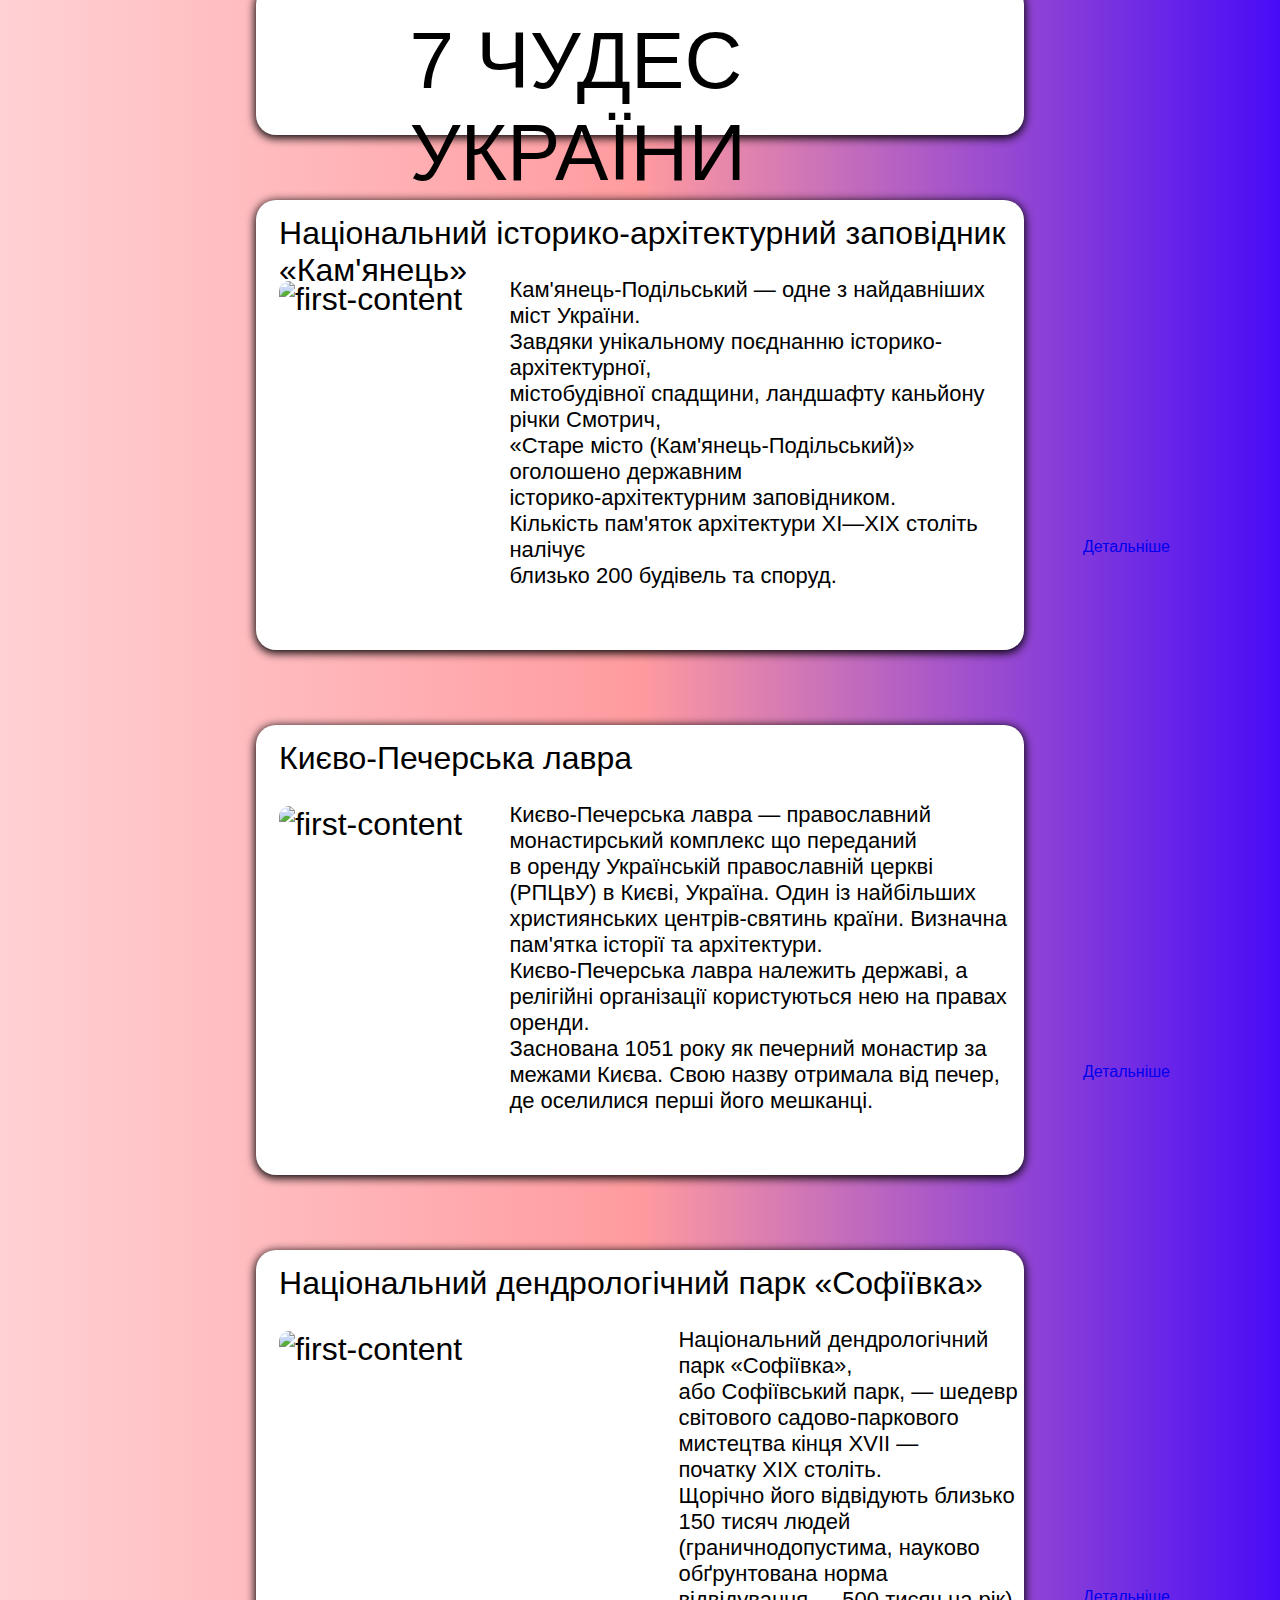
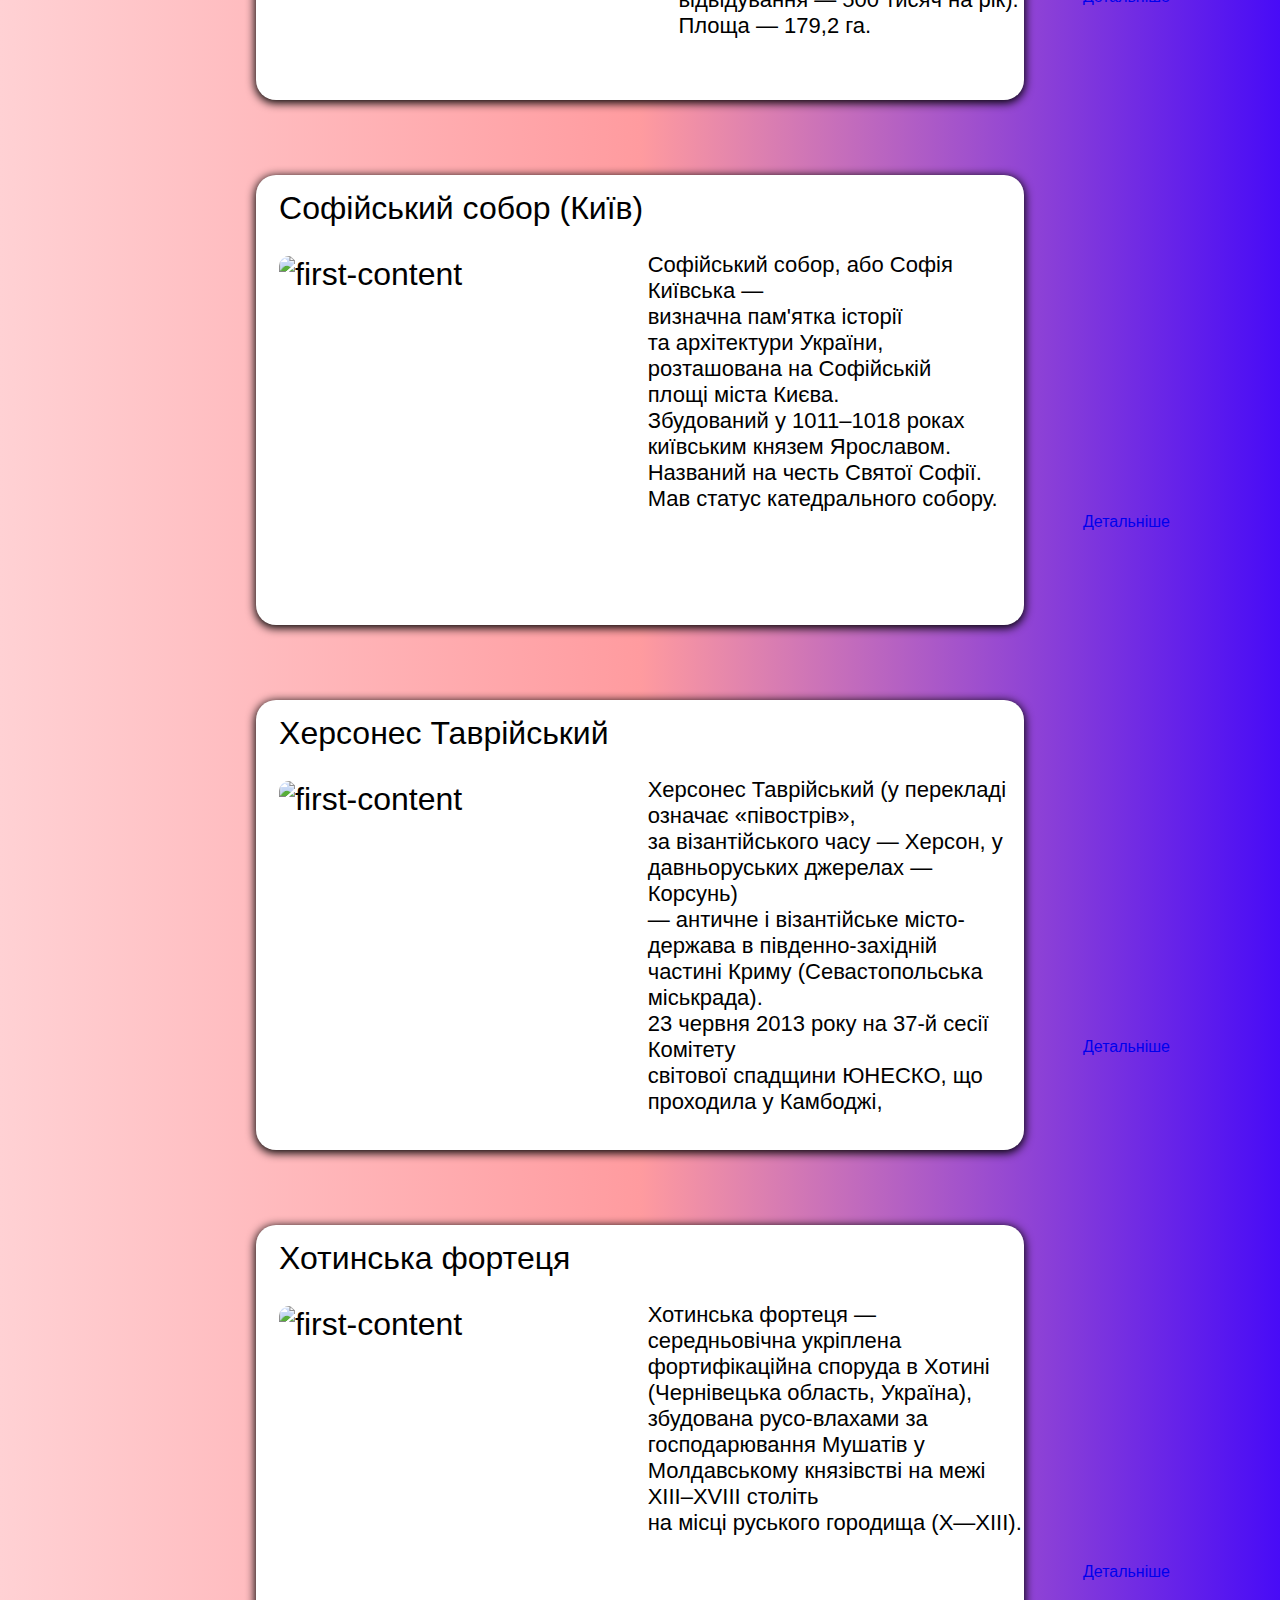
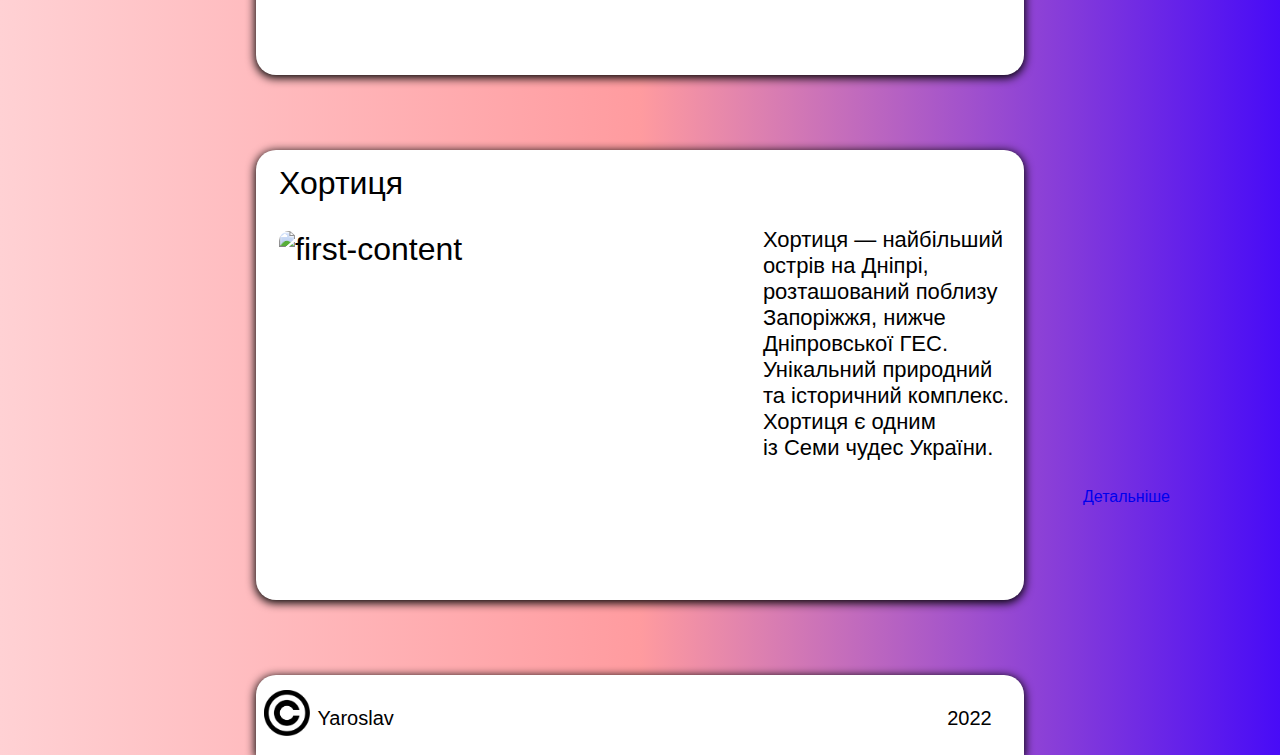
==== 7 Wonders of the World/index.html @ c0ea93fb "Add files via upload" ====
<!DOCTYPE html>
<html lang="ua">
<head>
    <meta charset="UTF-8">
    <meta http-equiv="X-UA-Compatible" content="IE=edge">
    <meta name="viewport" content="width=device-width, initial-scale=1.0">

    <link rel="icon" type="image/png" sizes="32x32" href="data/icon/favicon-32x32.png">
    <link rel="icon" type="image/png" sizes="96x96" href="data/icon/favicon-96x96.png">
    <link rel="icon" type="image/png" sizes="16x16" href="data/icon/favicon-16x16.png">
    <link rel="manifest" href="data/icon/manifest.json">
    <meta name="msapplication-TileColor" content="#ffffff">
    <meta name="msapplication-TileImage" content="data/ms-icon-144x144.png">
    <meta name="theme-color" content="#ffffff">

    <link rel="stylesheet" href="data/style.css">

    <title>7 Wonders of the Ukraine</title>
</head>
<body>
    <div class="title"></div>
    <div class="first-content">
        <div style="margin-left: 3%; margin-top: 2%;">Національний історико-архітектурний заповідник «Кам'янець»</div>
        <img class="first-content first-anim" src="https://upload.wikimedia.org/wikipedia/commons/thumb/c/cf/House_of_Russian_City_Council_%28Kamianets-Podilskyi_city%291.JPG/375px-House_of_Russian_City_Council_%28Kamianets-Podilskyi_city%291.JPG" alt="first-content">
        <div style="margin-left: 33%; margin-top: 10%; font-size: 22px;">Кам'янець-Подільський — одне з найдавніших міст України. 
            <br>Завдяки унікальному поєднанню історико-архітектурної, <br>містобудівної спадщини, ландшафту каньйону річки Смотрич, 
            <br>«Старе місто (Кам'янець-Подільський)» оголошено державним <br>історико-архітектурним заповідником. 
            <br>Кількість пам'яток архітектури XI—XIX століть налічує <br>близько 200 будівель та споруд.</div>
        <div style="text-indent: 950%; margin-top: 44%; font-size: medium;"><a target="_blank" href="https://uk.wikipedia.org/wiki/%D0%9D%D0%B0%D1%86%D1%96%D0%BE%D0%BD%D0%B0%D0%BB%D1%8C%D0%BD%D0%B8%D0%B9_%D1%96%D1%81%D1%82%D0%BE%D1%80%D0%B8%D0%BA%D0%BE-%D0%B0%D1%80%D1%85%D1%96%D1%82%D0%B5%D0%BA%D1%82%D1%83%D1%80%D0%BD%D0%B8%D0%B9_%D0%B7%D0%B0%D0%BF%D0%BE%D0%B2%D1%96%D0%B4%D0%BD%D0%B8%D0%BA_%C2%AB%D0%9A%D0%B0%D0%BC%27%D1%8F%D0%BD%D0%B5%D1%86%D1%8C%C2%BB">Детальніше</a></div>
    </div>

    <div class="second-content">
        <div style="margin-left: 3%; margin-top: 2%;">Києво-Печерська лавра</div>
        <img class="first-content second-anim" src="https://upload.wikimedia.org/wikipedia/commons/thumb/0/0d/Dormition_Cathedral_2018_G1.jpg/300px-Dormition_Cathedral_2018_G1.jpg" alt="first-content">
        <div style="margin-left: 33%; margin-top: 10%; font-size: 22px;">Києво-Печерська лавра — православний монастирський комплекс що переданий 
            <br>в оренду Українській православній церкві (РПЦвУ) в Києві, Україна. Один із найбільших християнських центрів-святинь країни. Визначна пам'ятка історії та архітектури.
            <br>Києво-Печерська лавра належить державі, а релігійні організації користуються нею на правах оренди.
            <br>Заснована 1051 року як печерний монастир за межами Києва. Свою назву отримала від печер, де оселилися перші його мешканці.
            </div>
        <div style="text-indent: 950%; margin-top: 44%; font-size: medium;"><a target="_blank" href="https://uk.wikipedia.org/wiki/%D0%9A%D0%B8%D1%94%D0%B2%D0%BE-%D0%9F%D0%B5%D1%87%D0%B5%D1%80%D1%81%D1%8C%D0%BA%D0%B0_%D0%BB%D0%B0%D0%B2%D1%80%D0%B0">Детальніше</a></div>
    </div>

    <div class="third-content">
        <div style="margin-left: 3%; margin-top: 2%;">Національний дендрологічний парк «Софіївка»</div>
        <img class="first-content third-anim" src="https://upload.wikimedia.org/wikipedia/commons/thumb/4/44/Yman_116.jpg/450px-Yman_116.jpg" alt="first-content">
        <div style="margin-left: 55%; margin-top: 10%; font-size: 22px;">
            Національний дендрологічний парк «Софіївка», 
            <br>або Софіївський парк, — шедевр 
            <br>світового садово-паркового мистецтва кінця XVII — 
            <br>початку XIX століть. 
            <br>Щорічно його відвідують близько 150 тисяч людей (граничнодопустима, науково обґрунтована норма 
            <br>відвідування — 500 тисяч на рік). 
            <br>Площа — 179,2 га.
        </div>
        <div style="text-indent: 950%; margin-top: 44%; font-size: medium;"><a target="_blank" href="https://uk.wikipedia.org/wiki/%D0%9D%D0%B0%D1%86%D1%96%D0%BE%D0%BD%D0%B0%D0%BB%D1%8C%D0%BD%D0%B8%D0%B9_%D0%B4%D0%B5%D0%BD%D0%B4%D1%80%D0%BE%D0%BB%D0%BE%D0%B3%D1%96%D1%87%D0%BD%D0%B8%D0%B9_%D0%BF%D0%B0%D1%80%D0%BA_%C2%AB%D0%A1%D0%BE%D1%84%D1%96%D1%97%D0%B2%D0%BA%D0%B0%C2%BB">Детальніше</a></div>
    </div>
    
    <div class="fourth-content">
        <div style="margin-left: 3%; margin-top: 2%;">Софійський собор (Київ)</div>
        <img class="first-content fourth-anim" src="https://upload.wikimedia.org/wikipedia/commons/thumb/7/79/%D0%A1%D0%BE%D1%84%D1%96%D0%B9%D1%81%D1%8C%D0%BA%D0%B8%D0%B9_%D1%81%D0%BE%D0%B1%D0%BE%D1%80_%D0%9A%D0%B8%D1%97%D0%B2.jpg/411px-%D0%A1%D0%BE%D1%84%D1%96%D0%B9%D1%81%D1%8C%D0%BA%D0%B8%D0%B9_%D1%81%D0%BE%D0%B1%D0%BE%D1%80_%D0%9A%D0%B8%D1%97%D0%B2.jpg" alt="first-content">
        <div style="margin-left: 51%; margin-top: 10%; font-size: 22px;">Софійський собор, або Софія Київська — 
            <br>визначна пам'ятка історії 
            <br>та архітектури України, 
            <br>розташована на Софійській 
            <br>площі міста Києва. 
            <br>Збудований у 1011–1018 роках 
            <br>київським князем Ярославом. 
            <br>Названий на честь Святої Софії. 
            <br>Мав статус катедрального собору. 
            </div>
        <div style="text-indent: 950%; margin-top: 44%; font-size: medium;"><a target="_blank" href="https://uk.wikipedia.org/wiki/%D0%A1%D0%BE%D1%84%D1%96%D0%B9%D1%81%D1%8C%D0%BA%D0%B8%D0%B9_%D1%81%D0%BE%D0%B1%D0%BE%D1%80_(%D0%9A%D0%B8%D1%97%D0%B2)">Детальніше</a></div>
    </div>

    <div class="fiveth-content">
        <div style="margin-left: 3%; margin-top: 2%;">Херсонес Таврійський</div>
        <img class="first-content fiveth-anim" src="https://upload.wikimedia.org/wikipedia/commons/thumb/5/51/Chersonesos_ruins.jpg/420px-Chersonesos_ruins.jpg" alt="first-content">
        <div style="margin-left: 51%; margin-top: 10%; font-size: 22px;">Херсонес Таврійський (у перекладі означає «півострів», 
            <br>за візантійського часу — Херсон, у давньоруських джерелах — Корсунь)
            <br> — античне і візантійське місто-держава в південно-західній 
            <br>частині Криму (Севастопольська міськрада).
            <br>23 червня 2013 року на 37-й сесії Комітету 
            <br>світової спадщини ЮНЕСКО, що проходила у Камбоджі,
        </div>
        <div style="text-indent: 950%; margin-top: 44%; font-size: medium;"><a target="_blank" href="https://uk.wikipedia.org/wiki/%D0%A5%D0%B5%D1%80%D1%81%D0%BE%D0%BD%D0%B5%D1%81_%D0%A2%D0%B0%D0%B2%D1%80%D1%96%D0%B9%D1%81%D1%8C%D0%BA%D0%B8%D0%B9">Детальніше</a></div>
    </div>

    <div class="sixth-content">
        <div style="margin-left: 3%; margin-top: 2%;">Хотинська фортеця</div>
        <img class="first-content sixth-anim" src="https://upload.wikimedia.org/wikipedia/commons/thumb/d/df/73-250-0001_Khotyn_Fortress_RB_18.jpg/450px-73-250-0001_Khotyn_Fortress_RB_18.jpg" alt="first-content">
        <div style="margin-left: 51%; margin-top: 10%; font-size: 22px;">Хотинська фортеця — середньовічна укріплена 
            <br>фортифікаційна споруда в Хотині (Чернівецька область, Україна), 
            <br>збудована русо-влахами за господарювання Мушатів у 
            <br>Молдавському князівстві на межі XIII–XVIII століть 
            <br>на місці руського городища (Х—ХІІІ).
        </div>
        <div style="text-indent: 950%; margin-top: 44%; font-size: medium;"><a target="_blank" href="https://uk.wikipedia.org/wiki/%D0%A5%D0%BE%D1%82%D0%B8%D0%BD%D1%81%D1%8C%D0%BA%D0%B0_%D1%84%D0%BE%D1%80%D1%82%D0%B5%D1%86%D1%8F">Детальніше</a></div>
    </div>

    <div class="seventh-content">
        <div style="margin-left: 3%; margin-top: 2%;">Хортиця</div>
        <img class="first-content seventh-anim" src="https://upload.wikimedia.org/wikipedia/commons/thumb/b/b1/DneproGES_Khortitsa.jpg/450px-DneproGES_Khortitsa.jpg" alt="first-content">
        <div style="margin-left: 66%; margin-top: 10%; font-size: 22px;">Хортиця — найбільший 
            <br>острів на Дніпрі, 
            <br>розташований поблизу 
            <br>Запоріжжя, нижче 
            <br>Дніпровської ГЕС. 
            <br>Унікальний природний 
            <br>та історичний комплекс. 
            <br>Хортиця є одним 
            <br>із Семи чудес України.
        </div>
        <div style="text-indent: 950%; margin-top: 44%; font-size: medium;"><a target="_blank" href="https://uk.wikipedia.org/wiki/%D0%A5%D0%BE%D1%80%D1%82%D0%B8%D1%86%D1%8F">Детальніше</a></div>
    </div>

    <div class="end">
        <img style="width: 6%; margin-left: 1%; margin-top: 1.9%;" src="data/copyright/icon.png" alt="">
    </div>
</body>
</html>
---- 7 Wonders of the World/data/style.css ----
body{
    background: linear-gradient(90deg, #ffd1d4, #ff9b9f, #480bf7);
}

div{
    position: absolute;
}

a{
    text-decoration: none;
}

a:hover{
    text-decoration: line-through;
}

div.title{
    left: 20%;
    top: -15px;
    background: white;
    width: 60%;
    height: 150px;
    border-radius: 20px;
    font-size: 80px;
    font-family: Impact, Haettenschweiler, 'Arial Narrow Bold', sans-serif;
    box-shadow: 0px 2px 10px 0.5px black;
}

div.title::before{
    position: absolute;
    content: "7 ЧУДЕС УКРАЇНИ";
    left: 20%;
    top: 20%;
}

div.first-content{
    background: white;
    width: 60%;
    height: 450px;
    left: 20%;
    top: 200px;
    border-radius: 20px;
    font-size: xx-large;
    font-family: Impact, Haettenschweiler, 'Arial Narrow Bold', sans-serif;
    box-shadow: 0px 2px 10px 0.5px black;
}

img.first-content{
    position: absolute;
    left: 3%;
    top: 18%;
    width: 28%;
    border-radius: 10px;
}

div.second-content{
    background: white;
    width: 60%;
    height: 450px;
    left: 20%;
    top: 725px;
    border-radius: 20px;
    font-size: xx-large;
    font-family: Impact, Haettenschweiler, 'Arial Narrow Bold', sans-serif;
    box-shadow: 0px 2px 10px 0.5px black;
}

div.third-content{
    background: white;
    width: 60%;
    height: 450px;
    left: 20%;
    top: 1250px;
    border-radius: 20px;
    font-size: xx-large;
    font-family: Impact, Haettenschweiler, 'Arial Narrow Bold', sans-serif;
    box-shadow: 0px 2px 10px 0.5px black;
}

div.fourth-content{
    background: white;
    width: 60%;
    height: 450px;
    left: 20%;
    top: 1775px;
    border-radius: 20px;
    font-size: xx-large;
    font-family: Impact, Haettenschweiler, 'Arial Narrow Bold', sans-serif;
    box-shadow: 0px 2px 10px 0.5px black;
}

div.fiveth-content{
    background: white;
    width: 60%;
    height: 450px;
    left: 20%;
    top: 2300px;
    border-radius: 20px;
    font-size: xx-large;
    font-family: Impact, Haettenschweiler, 'Arial Narrow Bold', sans-serif;
    box-shadow: 0px 2px 10px 0.5px black;
}

div.sixth-content{
    background: white;
    width: 60%;
    height: 450px;
    left: 20%;
    top: 2825px;
    border-radius: 20px;
    font-size: xx-large;
    font-family: Impact, Haettenschweiler, 'Arial Narrow Bold', sans-serif;
    box-shadow: 0px 2px 10px 0.5px black;
}

div.seventh-content{
    background: white;
    width: 60%;
    height: 450px;
    left: 20%;
    top: 3350px;
    border-radius: 20px;
    font-size: xx-large;
    font-family: Impact, Haettenschweiler, 'Arial Narrow Bold', sans-serif;
    box-shadow: 0px 2px 10px 0.5px black;
}

div.end{
    background: white;
    width: 60%;
    height: 80px;
    left: 20%;
    top: 3875px;
    border-top-left-radius: 20px;
    border-top-right-radius: 20px;
    font-size: xx-large;
    font-family: Impact, Haettenschweiler, 'Arial Narrow Bold', sans-serif;
    box-shadow: 0px 2px 10px 0.5px black;
}

div.end::before{
    position: absolute;
    font-size: 20px;
    top: 40%;
    left: 8%;
    content: "Yaroslav";
}

div.end::after{
    position: absolute;
    font-size: 20px;
    top: 40%;
    left: 90%;
    content: "2022";
}

img.first-anim:hover{
    transition: all 0.4s ease-in-out;
    width: 29%;
    z-index: 1;
    left: 2.5%;
    top: 18%;
}

img.second-anim:hover{
    transition: all 0.4s ease-in-out;
    width: 29%;
    z-index: 1;
    left: 2.5%;
    top: 18%;
}

img.third-anim{ width: 50%; }
img.third-anim:hover{
    position: inherit;
    transition: all 0.4s ease-in-out;
    width: 52%;
    z-index: 1;
    left: 2%;
    top: 18%;
}

img.fourth-anim{ width: 45%; }
img.fourth-anim:hover{
    transition: all 0.4s ease-in-out;
    width: 47%;
    top: 18%;
    left: 2%;
    z-index: 1;
}

img.fiveth-anim{ width: 45%; }
img.fiveth-anim:hover{
    transition: all 0.4s ease-in-out;
    width: 47%;
    top: 18%;
    left: 2%;
    z-index: 1;
}

img.sixth-anim{ width: 45%; }
img.sixth-anim:hover{
    transition: all 0.4s ease-in-out;
    width: 47%;
    top: 18%;
    left: 2%;
    z-index: 1;
}

img.seventh-anim{ width: 60% }
img.seventh-anim:hover{
    transition: all 0.4s ease-in-out;
    width: 62%;
    top: 18%;
    left: 2%;
    z-index: 1;
}

img.first-anim:active{
    transition: all 1s ease-in-out;
    width: 50%;
    top: -15%;
}

img.second-anim:active{
    transition: all 1s ease-in-out;
    width: 50%;
    top: -15%;
}

img.third-anim:active{
    transition: all 1s ease-in-out;
    width: 75%;
    top: 0%;
}

img.fourth-anim:active{
    transition: all 1s ease-in-out;
    width: 68%;
    top: -5%;
}

img.fiveth-anim:active{
    transition: all 1s ease-in-out;
    width: 75%;
    top: 5%;
}

img.sixth-anim:active{
    transition: all 1s ease-in-out;
    width: 74%;
    top: 0.03%;
}

img.seventh-anim:active{
    transition: all 1s ease-in-out;
    width: 93%;
    top: 0.03%;
}
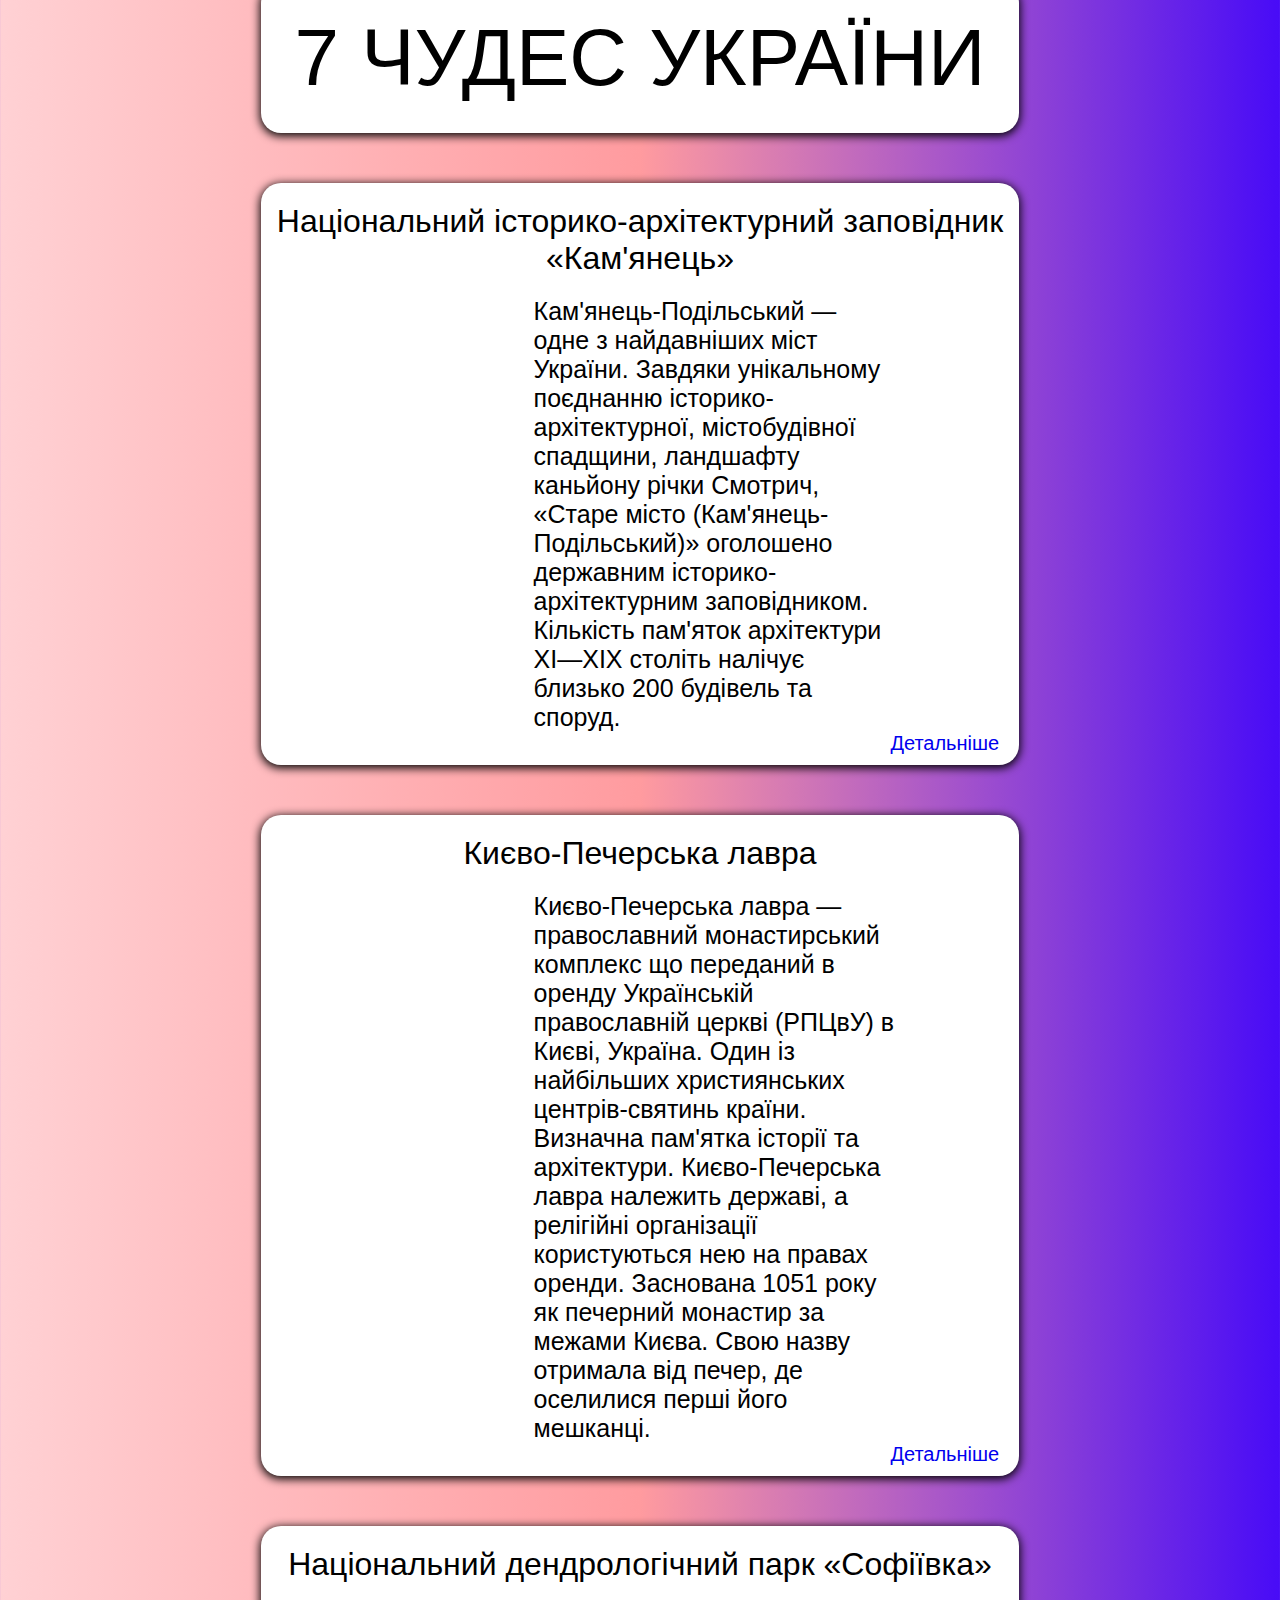
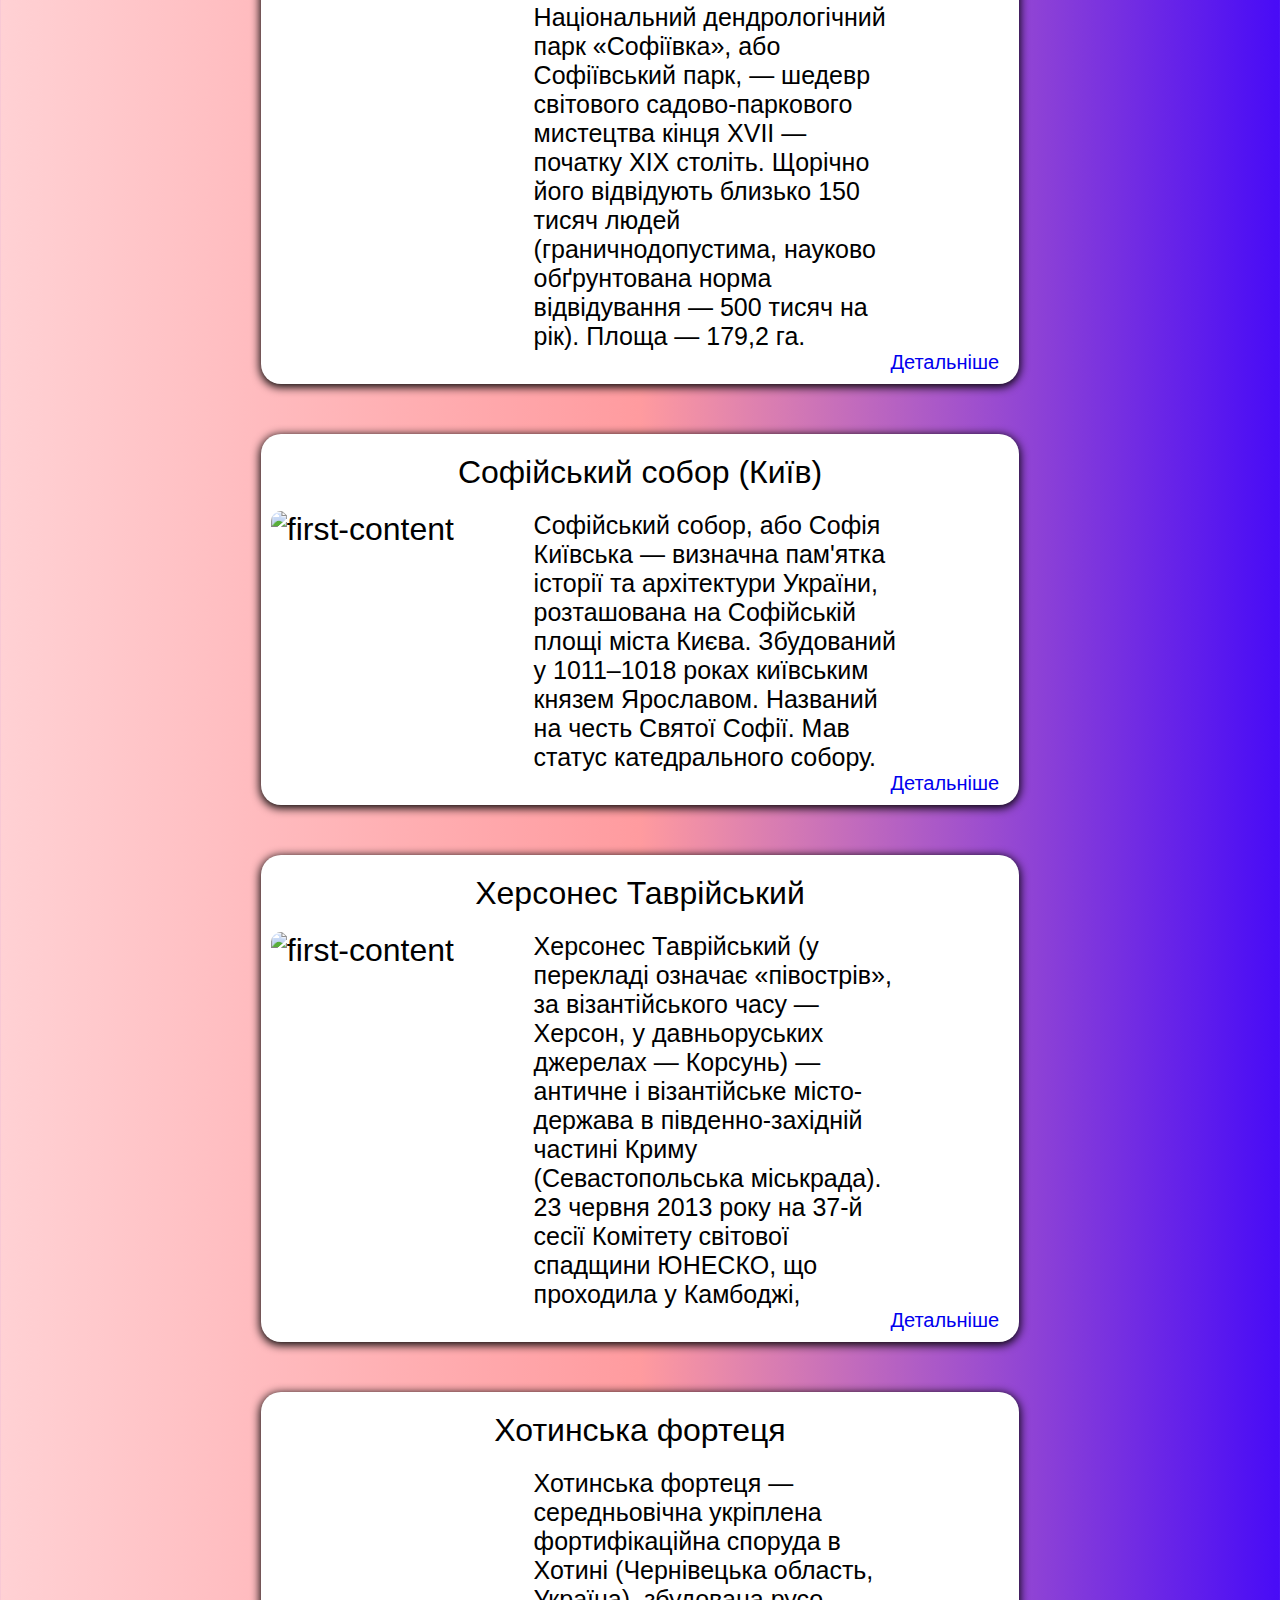
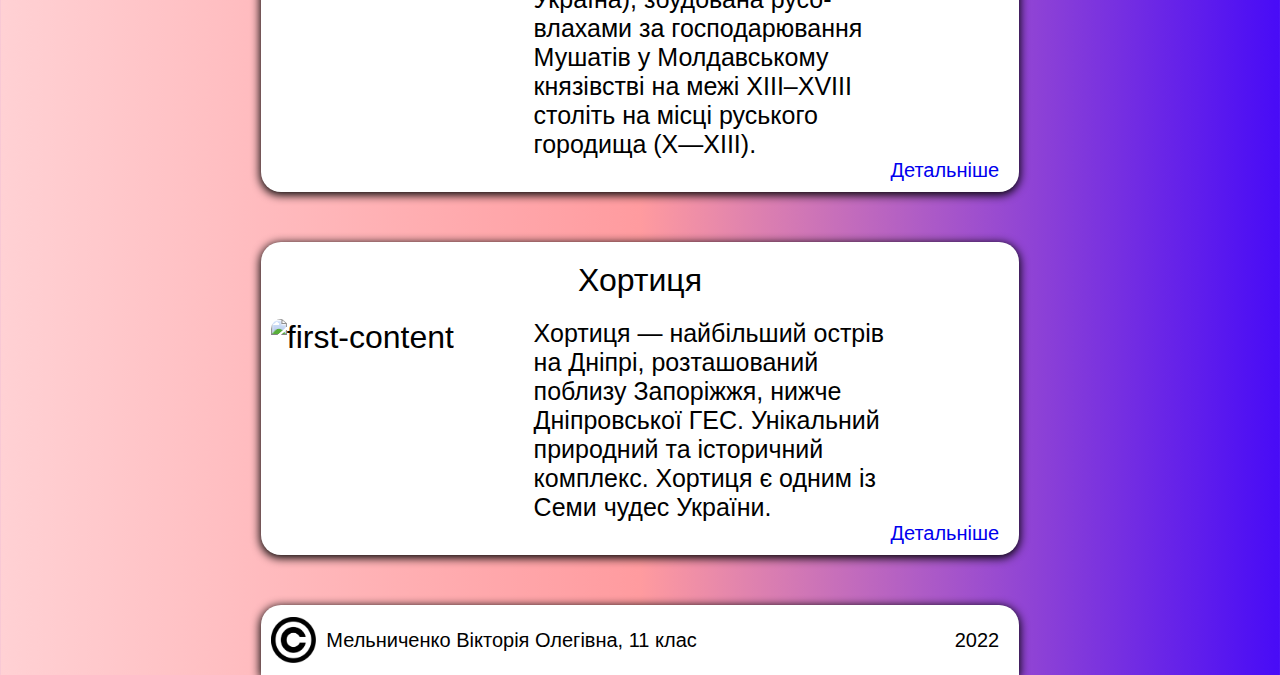
==== commit ef3dc9dc: "Add files via upload" ====
--- a/7 Wonders of the World/index.html
+++ b/7 Wonders of the World/index.html
@@ -18,102 +18,185 @@
     <title>7 Wonders of the Ukraine</title>
 </head>
 <body>
-    <div class="title"></div>
-    <div class="first-content">
-        <div style="margin-left: 3%; margin-top: 2%;">Національний історико-архітектурний заповідник «Кам'янець»</div>
-        <img class="first-content first-anim" src="https://upload.wikimedia.org/wikipedia/commons/thumb/c/cf/House_of_Russian_City_Council_%28Kamianets-Podilskyi_city%291.JPG/375px-House_of_Russian_City_Council_%28Kamianets-Podilskyi_city%291.JPG" alt="first-content">
-        <div style="margin-left: 33%; margin-top: 10%; font-size: 22px;">Кам'янець-Подільський — одне з найдавніших міст України. 
-            <br>Завдяки унікальному поєднанню історико-архітектурної, <br>містобудівної спадщини, ландшафту каньйону річки Смотрич, 
-            <br>«Старе місто (Кам'янець-Подільський)» оголошено державним <br>історико-архітектурним заповідником. 
-            <br>Кількість пам'яток архітектури XI—XIX століть налічує <br>близько 200 будівель та споруд.</div>
-        <div style="text-indent: 950%; margin-top: 44%; font-size: medium;"><a target="_blank" href="https://uk.wikipedia.org/wiki/%D0%9D%D0%B0%D1%86%D1%96%D0%BE%D0%BD%D0%B0%D0%BB%D1%8C%D0%BD%D0%B8%D0%B9_%D1%96%D1%81%D1%82%D0%BE%D1%80%D0%B8%D0%BA%D0%BE-%D0%B0%D1%80%D1%85%D1%96%D1%82%D0%B5%D0%BA%D1%82%D1%83%D1%80%D0%BD%D0%B8%D0%B9_%D0%B7%D0%B0%D0%BF%D0%BE%D0%B2%D1%96%D0%B4%D0%BD%D0%B8%D0%BA_%C2%AB%D0%9A%D0%B0%D0%BC%27%D1%8F%D0%BD%D0%B5%D1%86%D1%8C%C2%BB">Детальніше</a></div>
+    <div class="flex-main-container">
+        <div class="title"></div>
+
+        <div class="container-content">
+            <div class="title-content">Національний історико-архітектурний заповідник «Кам'янець»</div>
+            <div class="flex-content">
+                <div class="img">
+                    <img src="https://upload.wikimedia.org/wikipedia/commons/thumb/c/cf/House_of_Russian_City_Council_%28Kamianets-Podilskyi_city%291.JPG/375px-House_of_Russian_City_Council_%28Kamianets-Podilskyi_city%291.JPG" alt="" srcset="">
+                </div>
+                <div class="flex-column">
+                    <div class="text-content">
+                        Кам'янець-Подільський — одне з найдавніших міст України. 
+                        Завдяки унікальному поєднанню історико-архітектурної, 
+                        містобудівної спадщини, ландшафту каньйону річки Смотрич, 
+                        «Старе місто (Кам'янець-Подільський)» оголошено державним 
+                        історико-архітектурним заповідником. 
+                        Кількість пам'яток архітектури XI—XIX століть 
+                        налічує близько 200 будівель та споруд.
+                    </div>
+                    <div class="link">
+                        <a target="_blank" href="https://uk.wikipedia.org/wiki/%D0%9D%D0%B0%D1%86%D1%96%D0%BE%D0%BD%D0%B0%D0%BB%D1%8C%D0%BD%D0%B8%D0%B9_%D1%96%D1%81%D1%82%D0%BE%D1%80%D0%B8%D0%BA%D0%BE-%D0%B0%D1%80%D1%85%D1%96%D1%82%D0%B5%D0%BA%D1%82%D1%83%D1%80%D0%BD%D0%B8%D0%B9_%D0%B7%D0%B0%D0%BF%D0%BE%D0%B2%D1%96%D0%B4%D0%BD%D0%B8%D0%BA_%C2%AB%D0%9A%D0%B0%D0%BC%27%D1%8F%D0%BD%D0%B5%D1%86%D1%8C%C2%BB">Детальніше</a>
+                    </div>
+                </div>
+            </div>
+        </div>
+
+        <div class="container-content">
+            <div class="title-content">Києво-Печерська лавра</div>
+            <div class="flex-content">
+                <div class="img">
+                    <img src="https://upload.wikimedia.org/wikipedia/commons/thumb/0/0d/Dormition_Cathedral_2018_G1.jpg/300px-Dormition_Cathedral_2018_G1.jpg" alt="">
+                </div>
+                <div class="flex-column">
+                    <div class="text-content">
+                        Києво-Печерська лавра — православний монастирський комплекс що переданий 
+                        в оренду Українській православній церкві (РПЦвУ) в Києві, Україна. Один із найбільших християнських 
+                        центрів-святинь країни. Визначна пам'ятка історії та архітектури.
+                        Києво-Печерська лавра належить державі, а релігійні організації користуються нею на правах оренди.
+                        Заснована 1051 року як печерний монастир за межами Києва. Свою назву отримала від печер, де оселилися перші його мешканці.
+                    </div>
+                    <div class="link">
+                        <a target="_blank" href="https://uk.wikipedia.org/wiki/%D0%9A%D0%B8%D1%94%D0%B2%D0%BE-%D0%9F%D0%B5%D1%87%D0%B5%D1%80%D1%81%D1%8C%D0%BA%D0%B0_%D0%BB%D0%B0%D0%B2%D1%80%D0%B0">Детальніше</a>
+                    </div>
+                </div>
+            </div>
+        </div>
+
+        <div class="container-content">
+            <div class="title-content">Національний дендрологічний парк «Софіївка»</div>
+            <div class="flex-content">
+                <div class="img">
+                    <img src="https://upload.wikimedia.org/wikipedia/commons/thumb/4/44/Yman_116.jpg/450px-Yman_116.jpg" alt="">
+                </div>
+                <div class="flex-column">
+                    <div class="text-content">
+                        Національний дендрологічний парк «Софіївка», 
+                        або Софіївський парк, — шедевр 
+                        світового садово-паркового мистецтва кінця XVII — 
+                        початку XIX століть. 
+                        Щорічно його відвідують близько 150 тисяч людей (граничнодопустима, науково обґрунтована норма 
+                        відвідування — 500 тисяч на рік). 
+                        Площа — 179,2 га.
+                    </div>
+                    <div class="link">
+                        <a target="_blank" href="https://uk.wikipedia.org/wiki/%D0%9D%D0%B0%D1%86%D1%96%D0%BE%D0%BD%D0%B0%D0%BB%D1%8C%D0%BD%D0%B8%D0%B9_%D0%B4%D0%B5%D0%BD%D0%B4%D1%80%D0%BE%D0%BB%D0%BE%D0%B3%D1%96%D1%87%D0%BD%D0%B8%D0%B9_%D0%BF%D0%B0%D1%80%D0%BA_%C2%AB%D0%A1%D0%BE%D1%84%D1%96%D1%97%D0%B2%D0%BA%D0%B0%C2%BB">Детальніше</a>
+                    </div>
+                </div>
+            </div>
+        </div>
+        
+        <div class="container-content">
+            <div class="title-content">Софійський собор (Київ)</div>
+            <div class="flex-content">
+                <div class="img">
+                    <img src="https://upload.wikimedia.org/wikipedia/commons/thumb/7/79/%D0%A1%D0%BE%D1%84%D1%96%D0%B9%D1%81%D1%8C%D0%BA%D0%B8%D0%B9_%D1%81%D0%BE%D0%B1%D0%BE%D1%80_%D0%9A%D0%B8%D1%97%D0%B2.jpg/411px-%D0%A1%D0%BE%D1%84%D1%96%D0%B9%D1%81%D1%8C%D0%BA%D0%B8%D0%B9_%D1%81%D0%BE%D0%B1%D0%BE%D1%80_%D0%9A%D0%B8%D1%97%D0%B2.jpg" alt="first-content">
+                </div>
+                <div class="flex-column">
+                    <div class="text-content">
+                        Софійський собор, або Софія Київська — 
+                        визначна пам'ятка історії 
+                        та архітектури України, 
+                        розташована на Софійській 
+                        площі міста Києва. 
+                        Збудований у 1011–1018 роках 
+                        київським князем Ярославом. 
+                        Названий на честь Святої Софії. 
+                        Мав статус катедрального собору. 
+                    </div>
+                    <div class="link">
+                        <a target="_blank" href="https://uk.wikipedia.org/wiki/%D0%A1%D0%BE%D1%84%D1%96%D0%B9%D1%81%D1%8C%D0%BA%D0%B8%D0%B9_%D1%81%D0%BE%D0%B1%D0%BE%D1%80_(%D0%9A%D0%B8%D1%97%D0%B2)">Детальніше</a>
+                    </div>
+                </div>
+            </div>
+        </div>
+
+        <div class="container-content">
+            <div class="title-content">Херсонес Таврійський</div>
+            <div class="flex-content">
+                <div class="img">
+                    <img src="https://upload.wikimedia.org/wikipedia/commons/thumb/5/51/Chersonesos_ruins.jpg/420px-Chersonesos_ruins.jpg" alt="first-content">
+                </div>
+                <div class="flex-column">
+                    <div class="text-content">
+                        Херсонес Таврійський (у перекладі означає «півострів», 
+                        за візантійського часу — Херсон, у давньоруських джерелах — Корсунь)
+                         — античне і візантійське місто-держава в південно-західній 
+                        частині Криму (Севастопольська міськрада).
+                        23 червня 2013 року на 37-й сесії Комітету 
+                        світової спадщини ЮНЕСКО, що проходила у Камбоджі,
+                    </div>
+                    <div class="link">
+                        <a target="_blank" href="https://uk.wikipedia.org/wiki/%D0%A5%D0%B5%D1%80%D1%81%D0%BE%D0%BD%D0%B5%D1%81_%D0%A2%D0%B0%D0%B2%D1%80%D1%96%D0%B9%D1%81%D1%8C%D0%BA%D0%B8%D0%B9">Детальніше</a>
+                    </div>
+                </div>
+            </div>
+        </div>
+
+        <div class="container-content">
+            <div class="title-content">Хотинська фортеця</div>
+            <div class="flex-content">
+                <div class="img">
+                    <img src="https://upload.wikimedia.org/wikipedia/commons/thumb/d/df/73-250-0001_Khotyn_Fortress_RB_18.jpg/450px-73-250-0001_Khotyn_Fortress_RB_18.jpg" alt="">
+                </div>
+                <div class="flex-column">
+                    <div class="text-content">
+                        Хотинська фортеця — середньовічна укріплена 
+                        фортифікаційна споруда в Хотині (Чернівецька область, Україна), 
+                        збудована русо-влахами за господарювання Мушатів у 
+                        Молдавському князівстві на межі XIII–XVIII століть 
+                        на місці руського городища (Х—ХІІІ).
+                    </div>
+                    <div class="link">
+                        <a target="_blank" href="https://uk.wikipedia.org/wiki/%D0%A5%D0%BE%D1%82%D0%B8%D0%BD%D1%81%D1%8C%D0%BA%D0%B0_%D1%84%D0%BE%D1%80%D1%82%D0%B5%D1%86%D1%8F">Детальніше</a>
+                    </div>
+                </div>
+            </div>
+        </div>
+
+        <div class="container-content">
+            <div class="title-content">Хортиця</div>
+            <div class="flex-content">
+                <div class="img">
+                    <img src="https://upload.wikimedia.org/wikipedia/commons/thumb/b/b1/DneproGES_Khortitsa.jpg/450px-DneproGES_Khortitsa.jpg" alt="first-content">
+                </div>
+                <div class="flex-column">
+                    <div class="text-content">
+                        Хортиця — найбільший 
+                        острів на Дніпрі, 
+                        розташований поблизу 
+                        Запоріжжя, нижче 
+                        Дніпровської ГЕС. 
+                        Унікальний природний 
+                        та історичний комплекс. 
+                        Хортиця є одним 
+                        із Семи чудес України.
+                    </div>
+                    <div class="link">
+                        <a target="_blank" href="https://uk.wikipedia.org/wiki/%D0%A5%D0%BE%D1%80%D1%82%D0%B8%D1%86%D1%8F">Детальніше</a>
+                    </div>
+                </div>
+            </div>
+        </div>
+
+        <div class="container-content end">
+            <img class="copyright" src="data/copyright/icon.png" alt="">
+            <div class="author"></div>
+            <div class="date"></div>
+        </div>
     </div>
 
-    <div class="second-content">
-        <div style="margin-left: 3%; margin-top: 2%;">Києво-Печерська лавра</div>
-        <img class="first-content second-anim" src="https://upload.wikimedia.org/wikipedia/commons/thumb/0/0d/Dormition_Cathedral_2018_G1.jpg/300px-Dormition_Cathedral_2018_G1.jpg" alt="first-content">
-        <div style="margin-left: 33%; margin-top: 10%; font-size: 22px;">Києво-Печерська лавра — православний монастирський комплекс що переданий 
-            <br>в оренду Українській православній церкві (РПЦвУ) в Києві, Україна. Один із найбільших християнських центрів-святинь країни. Визначна пам'ятка історії та архітектури.
-            <br>Києво-Печерська лавра належить державі, а релігійні організації користуються нею на правах оренди.
-            <br>Заснована 1051 року як печерний монастир за межами Києва. Свою назву отримала від печер, де оселилися перші його мешканці.
-            </div>
-        <div style="text-indent: 950%; margin-top: 44%; font-size: medium;"><a target="_blank" href="https://uk.wikipedia.org/wiki/%D0%9A%D0%B8%D1%94%D0%B2%D0%BE-%D0%9F%D0%B5%D1%87%D0%B5%D1%80%D1%81%D1%8C%D0%BA%D0%B0_%D0%BB%D0%B0%D0%B2%D1%80%D0%B0">Детальніше</a></div>
+    <div id="overlay">
+        <div id="modal">
+            <h2>Модальное окно</h2>
+            <img id="modale-img" src="" alt="Image not Transfered">
+            <button id="closeButton">Закрыть</button>
+        </div>
     </div>
 
-    <div class="third-content">
-        <div style="margin-left: 3%; margin-top: 2%;">Національний дендрологічний парк «Софіївка»</div>
-        <img class="first-content third-anim" src="https://upload.wikimedia.org/wikipedia/commons/thumb/4/44/Yman_116.jpg/450px-Yman_116.jpg" alt="first-content">
-        <div style="margin-left: 55%; margin-top: 10%; font-size: 22px;">
-            Національний дендрологічний парк «Софіївка», 
-            <br>або Софіївський парк, — шедевр 
-            <br>світового садово-паркового мистецтва кінця XVII — 
-            <br>початку XIX століть. 
-            <br>Щорічно його відвідують близько 150 тисяч людей (граничнодопустима, науково обґрунтована норма 
-            <br>відвідування — 500 тисяч на рік). 
-            <br>Площа — 179,2 га.
-        </div>
-        <div style="text-indent: 950%; margin-top: 44%; font-size: medium;"><a target="_blank" href="https://uk.wikipedia.org/wiki/%D0%9D%D0%B0%D1%86%D1%96%D0%BE%D0%BD%D0%B0%D0%BB%D1%8C%D0%BD%D0%B8%D0%B9_%D0%B4%D0%B5%D0%BD%D0%B4%D1%80%D0%BE%D0%BB%D0%BE%D0%B3%D1%96%D1%87%D0%BD%D0%B8%D0%B9_%D0%BF%D0%B0%D1%80%D0%BA_%C2%AB%D0%A1%D0%BE%D1%84%D1%96%D1%97%D0%B2%D0%BA%D0%B0%C2%BB">Детальніше</a></div>
-    </div>
-    
-    <div class="fourth-content">
-        <div style="margin-left: 3%; margin-top: 2%;">Софійський собор (Київ)</div>
-        <img class="first-content fourth-anim" src="https://upload.wikimedia.org/wikipedia/commons/thumb/7/79/%D0%A1%D0%BE%D1%84%D1%96%D0%B9%D1%81%D1%8C%D0%BA%D0%B8%D0%B9_%D1%81%D0%BE%D0%B1%D0%BE%D1%80_%D0%9A%D0%B8%D1%97%D0%B2.jpg/411px-%D0%A1%D0%BE%D1%84%D1%96%D0%B9%D1%81%D1%8C%D0%BA%D0%B8%D0%B9_%D1%81%D0%BE%D0%B1%D0%BE%D1%80_%D0%9A%D0%B8%D1%97%D0%B2.jpg" alt="first-content">
-        <div style="margin-left: 51%; margin-top: 10%; font-size: 22px;">Софійський собор, або Софія Київська — 
-            <br>визначна пам'ятка історії 
-            <br>та архітектури України, 
-            <br>розташована на Софійській 
-            <br>площі міста Києва. 
-            <br>Збудований у 1011–1018 роках 
-            <br>київським князем Ярославом. 
-            <br>Названий на честь Святої Софії. 
-            <br>Мав статус катедрального собору. 
-            </div>
-        <div style="text-indent: 950%; margin-top: 44%; font-size: medium;"><a target="_blank" href="https://uk.wikipedia.org/wiki/%D0%A1%D0%BE%D1%84%D1%96%D0%B9%D1%81%D1%8C%D0%BA%D0%B8%D0%B9_%D1%81%D0%BE%D0%B1%D0%BE%D1%80_(%D0%9A%D0%B8%D1%97%D0%B2)">Детальніше</a></div>
-    </div>
-
-    <div class="fiveth-content">
-        <div style="margin-left: 3%; margin-top: 2%;">Херсонес Таврійський</div>
-        <img class="first-content fiveth-anim" src="https://upload.wikimedia.org/wikipedia/commons/thumb/5/51/Chersonesos_ruins.jpg/420px-Chersonesos_ruins.jpg" alt="first-content">
-        <div style="margin-left: 51%; margin-top: 10%; font-size: 22px;">Херсонес Таврійський (у перекладі означає «півострів», 
-            <br>за візантійського часу — Херсон, у давньоруських джерелах — Корсунь)
-            <br> — античне і візантійське місто-держава в південно-західній 
-            <br>частині Криму (Севастопольська міськрада).
-            <br>23 червня 2013 року на 37-й сесії Комітету 
-            <br>світової спадщини ЮНЕСКО, що проходила у Камбоджі,
-        </div>
-        <div style="text-indent: 950%; margin-top: 44%; font-size: medium;"><a target="_blank" href="https://uk.wikipedia.org/wiki/%D0%A5%D0%B5%D1%80%D1%81%D0%BE%D0%BD%D0%B5%D1%81_%D0%A2%D0%B0%D0%B2%D1%80%D1%96%D0%B9%D1%81%D1%8C%D0%BA%D0%B8%D0%B9">Детальніше</a></div>
-    </div>
-
-    <div class="sixth-content">
-        <div style="margin-left: 3%; margin-top: 2%;">Хотинська фортеця</div>
-        <img class="first-content sixth-anim" src="https://upload.wikimedia.org/wikipedia/commons/thumb/d/df/73-250-0001_Khotyn_Fortress_RB_18.jpg/450px-73-250-0001_Khotyn_Fortress_RB_18.jpg" alt="first-content">
-        <div style="margin-left: 51%; margin-top: 10%; font-size: 22px;">Хотинська фортеця — середньовічна укріплена 
-            <br>фортифікаційна споруда в Хотині (Чернівецька область, Україна), 
-            <br>збудована русо-влахами за господарювання Мушатів у 
-            <br>Молдавському князівстві на межі XIII–XVIII століть 
-            <br>на місці руського городища (Х—ХІІІ).
-        </div>
-        <div style="text-indent: 950%; margin-top: 44%; font-size: medium;"><a target="_blank" href="https://uk.wikipedia.org/wiki/%D0%A5%D0%BE%D1%82%D0%B8%D0%BD%D1%81%D1%8C%D0%BA%D0%B0_%D1%84%D0%BE%D1%80%D1%82%D0%B5%D1%86%D1%8F">Детальніше</a></div>
-    </div>
-
-    <div class="seventh-content">
-        <div style="margin-left: 3%; margin-top: 2%;">Хортиця</div>
-        <img class="first-content seventh-anim" src="https://upload.wikimedia.org/wikipedia/commons/thumb/b/b1/DneproGES_Khortitsa.jpg/450px-DneproGES_Khortitsa.jpg" alt="first-content">
-        <div style="margin-left: 66%; margin-top: 10%; font-size: 22px;">Хортиця — найбільший 
-            <br>острів на Дніпрі, 
-            <br>розташований поблизу 
-            <br>Запоріжжя, нижче 
-            <br>Дніпровської ГЕС. 
-            <br>Унікальний природний 
-            <br>та історичний комплекс. 
-            <br>Хортиця є одним 
-            <br>із Семи чудес України.
-        </div>
-        <div style="text-indent: 950%; margin-top: 44%; font-size: medium;"><a target="_blank" href="https://uk.wikipedia.org/wiki/%D0%A5%D0%BE%D1%80%D1%82%D0%B8%D1%86%D1%8F">Детальніше</a></div>
-    </div>
-
-    <div class="end">
-        <img style="width: 6%; margin-left: 1%; margin-top: 1.9%;" src="data/copyright/icon.png" alt="">
-    </div>
+
+    <script src="data/script.js"></script>
 </body>
 </html>--- a/7 Wonders of the World/data/style.css
+++ b/7 Wonders of the World/data/style.css
@@ -1,23 +1,20 @@
-body{
-    background: linear-gradient(90deg, #ffd1d4, #ff9b9f, #480bf7);
+body{background: linear-gradient(90deg, #ffd1d4, #ff9b9f, #480bf7);}
+a{text-decoration: none; font-size: 20px;}
+a:hover{text-decoration: line-through;}
+
+.flex-main-container{
+    display: flex;
+    flex-direction: column;
+    justify-content: center;
+    align-items: center;
 }
 
-div{
-    position: absolute;
-}
-
-a{
-    text-decoration: none;
-}
-
-a:hover{
-    text-decoration: line-through;
-}
-
-div.title{
-    left: 20%;
-    top: -15px;
+.title{
+    display: flex;
     background: white;
+    justify-content: center;
+    align-items: center;
+    margin-top: -25px;
     width: 60%;
     height: 150px;
     border-radius: 20px;
@@ -25,235 +22,132 @@
     font-family: Impact, Haettenschweiler, 'Arial Narrow Bold', sans-serif;
     box-shadow: 0px 2px 10px 0.5px black;
 }
+div.title::before{content: "7 ЧУДЕС УКРАЇНИ"}
 
-div.title::before{
-    position: absolute;
-    content: "7 ЧУДЕС УКРАЇНИ";
-    left: 20%;
-    top: 20%;
+.title-content{
+    margin: 20px auto;
+    display: flex;
+    text-align: center;
+    order: 1;
 }
 
-div.first-content{
+.container-content{
+    display: flex;
+    flex-direction: column;
+    margin-top: 50px;
     background: white;
     width: 60%;
-    height: 450px;
-    left: 20%;
-    top: 200px;
+    height: 100%;
     border-radius: 20px;
     font-size: xx-large;
     font-family: Impact, Haettenschweiler, 'Arial Narrow Bold', sans-serif;
     box-shadow: 0px 2px 10px 0.5px black;
 }
 
-img.first-content{
-    position: absolute;
-    left: 3%;
-    top: 18%;
-    width: 28%;
+.flex-content{
+    display: flex;
+    order: 2;
+    height: 100%;
+}
+
+.flex-column{
+    display: flex;
+    width: 100%;
+    flex-direction: column;
+    order: 2;
+    margin-left: 10px;
+}
+
+.img{
+    order: 1;
+    height: 100%;
+    width: 50%;
+    margin: 0 10px;
+    transition: all .3s ease;
+    border-radius: 10px;
+    transition: all .3s ease;
+}
+
+img{
+    width: 100%;
     border-radius: 10px;
 }
 
-div.second-content{
-    background: white;
-    width: 60%;
-    height: 450px;
-    left: 20%;
-    top: 725px;
-    border-radius: 20px;
-    font-size: xx-large;
-    font-family: Impact, Haettenschweiler, 'Arial Narrow Bold', sans-serif;
-    box-shadow: 0px 2px 10px 0.5px black;
+.link{
+    display: flex;
+    justify-content: flex-end;
+    align-items: flex-end;
+    margin-right: 20px;
+    margin-bottom: 10px;
+    height: 40%;
 }
 
-div.third-content{
-    background: white;
-    width: 60%;
-    height: 450px;
-    left: 20%;
-    top: 1250px;
-    border-radius: 20px;
-    font-size: xx-large;
-    font-family: Impact, Haettenschweiler, 'Arial Narrow Bold', sans-serif;
-    box-shadow: 0px 2px 10px 0.5px black;
+.text-content{
+    display: flex;
+    width: 75%;
+    height: 100%;
+    font-size: 25px;
 }
 
-div.fourth-content{
-    background: white;
-    width: 60%;
-    height: 450px;
-    left: 20%;
-    top: 1775px;
-    border-radius: 20px;
-    font-size: xx-large;
-    font-family: Impact, Haettenschweiler, 'Arial Narrow Bold', sans-serif;
-    box-shadow: 0px 2px 10px 0.5px black;
+.end{
+    height: 70px;
+    font-size: 20px;
+    margin-bottom: -10px;
+    display: flex;
+    flex-direction: row;
+    justify-content: center;
+    align-items: center;
+    border-bottom-left-radius: 0;
+    border-bottom-right-radius: 0;
 }
 
-div.fiveth-content{
-    background: white;
-    width: 60%;
-    height: 450px;
-    left: 20%;
-    top: 2300px;
-    border-radius: 20px;
-    font-size: xx-large;
-    font-family: Impact, Haettenschweiler, 'Arial Narrow Bold', sans-serif;
-    box-shadow: 0px 2px 10px 0.5px black;
+.author{
+    order: 2;
 }
 
-div.sixth-content{
-    background: white;
-    width: 60%;
-    height: 450px;
-    left: 20%;
-    top: 2825px;
-    border-radius: 20px;
-    font-size: xx-large;
-    font-family: Impact, Haettenschweiler, 'Arial Narrow Bold', sans-serif;
-    box-shadow: 0px 2px 10px 0.5px black;
+.copyright{
+    width: 6%;
+    margin: 0 10px;
+    order: 1;
+}
+.copyright:hover{
+    transform: translate(0);
 }
 
-div.seventh-content{
-    background: white;
-    width: 60%;
-    height: 450px;
-    left: 20%;
-    top: 3350px;
-    border-radius: 20px;
-    font-size: xx-large;
-    font-family: Impact, Haettenschweiler, 'Arial Narrow Bold', sans-serif;
-    box-shadow: 0px 2px 10px 0.5px black;
+.date{
+    align-content: end;
+    margin-left: auto;
+    margin-right: 20px;
+    order: 3;
 }
 
-div.end{
-    background: white;
-    width: 60%;
-    height: 80px;
-    left: 20%;
-    top: 3875px;
-    border-top-left-radius: 20px;
-    border-top-right-radius: 20px;
-    font-size: xx-large;
-    font-family: Impact, Haettenschweiler, 'Arial Narrow Bold', sans-serif;
-    box-shadow: 0px 2px 10px 0.5px black;
+.author::before{
+    content: "Мельниченко Вікторія Олегівна, 11 клас";
 }
-
-div.end::before{
-    position: absolute;
-    font-size: 20px;
-    top: 40%;
-    left: 8%;
-    content: "Yaroslav";
-}
-
-div.end::after{
-    position: absolute;
-    font-size: 20px;
-    top: 40%;
-    left: 90%;
+.date::before{
     content: "2022";
 }
 
-img.first-anim:hover{
-    transition: all 0.4s ease-in-out;
-    width: 29%;
-    z-index: 1;
-    left: 2.5%;
-    top: 18%;
+#overlay{
+    position: fixed;
+    top: 0;
+    left: 0;
+    width: 100%;
+    height: 100%;
+    background-color: rgba(0, 0, 0, 0.5); /* Прозрачный затемненный фон */
+    display: none;
+    justify-content: center;
+    align-items: center;
 }
-
-img.second-anim:hover{
-    transition: all 0.4s ease-in-out;
-    width: 29%;
-    z-index: 1;
-    left: 2.5%;
-    top: 18%;
+  
+#modal{
+    background-color: #fff;
+    padding: 20px;
+    border-radius: 5px;
+    box-shadow: 0 0 10px rgba(0, 0, 0, 0.3);
 }
-
-img.third-anim{ width: 50%; }
-img.third-anim:hover{
-    position: inherit;
-    transition: all 0.4s ease-in-out;
-    width: 52%;
-    z-index: 1;
-    left: 2%;
-    top: 18%;
+  
+#closeButton{
+    margin-top: 10px;
 }
-
-img.fourth-anim{ width: 45%; }
-img.fourth-anim:hover{
-    transition: all 0.4s ease-in-out;
-    width: 47%;
-    top: 18%;
-    left: 2%;
-    z-index: 1;
-}
-
-img.fiveth-anim{ width: 45%; }
-img.fiveth-anim:hover{
-    transition: all 0.4s ease-in-out;
-    width: 47%;
-    top: 18%;
-    left: 2%;
-    z-index: 1;
-}
-
-img.sixth-anim{ width: 45%; }
-img.sixth-anim:hover{
-    transition: all 0.4s ease-in-out;
-    width: 47%;
-    top: 18%;
-    left: 2%;
-    z-index: 1;
-}
-
-img.seventh-anim{ width: 60% }
-img.seventh-anim:hover{
-    transition: all 0.4s ease-in-out;
-    width: 62%;
-    top: 18%;
-    left: 2%;
-    z-index: 1;
-}
-
-img.first-anim:active{
-    transition: all 1s ease-in-out;
-    width: 50%;
-    top: -15%;
-}
-
-img.second-anim:active{
-    transition: all 1s ease-in-out;
-    width: 50%;
-    top: -15%;
-}
-
-img.third-anim:active{
-    transition: all 1s ease-in-out;
-    width: 75%;
-    top: 0%;
-}
-
-img.fourth-anim:active{
-    transition: all 1s ease-in-out;
-    width: 68%;
-    top: -5%;
-}
-
-img.fiveth-anim:active{
-    transition: all 1s ease-in-out;
-    width: 75%;
-    top: 5%;
-}
-
-img.sixth-anim:active{
-    transition: all 1s ease-in-out;
-    width: 74%;
-    top: 0.03%;
-}
-
-img.seventh-anim:active{
-    transition: all 1s ease-in-out;
-    width: 93%;
-    top: 0.03%;
-}+  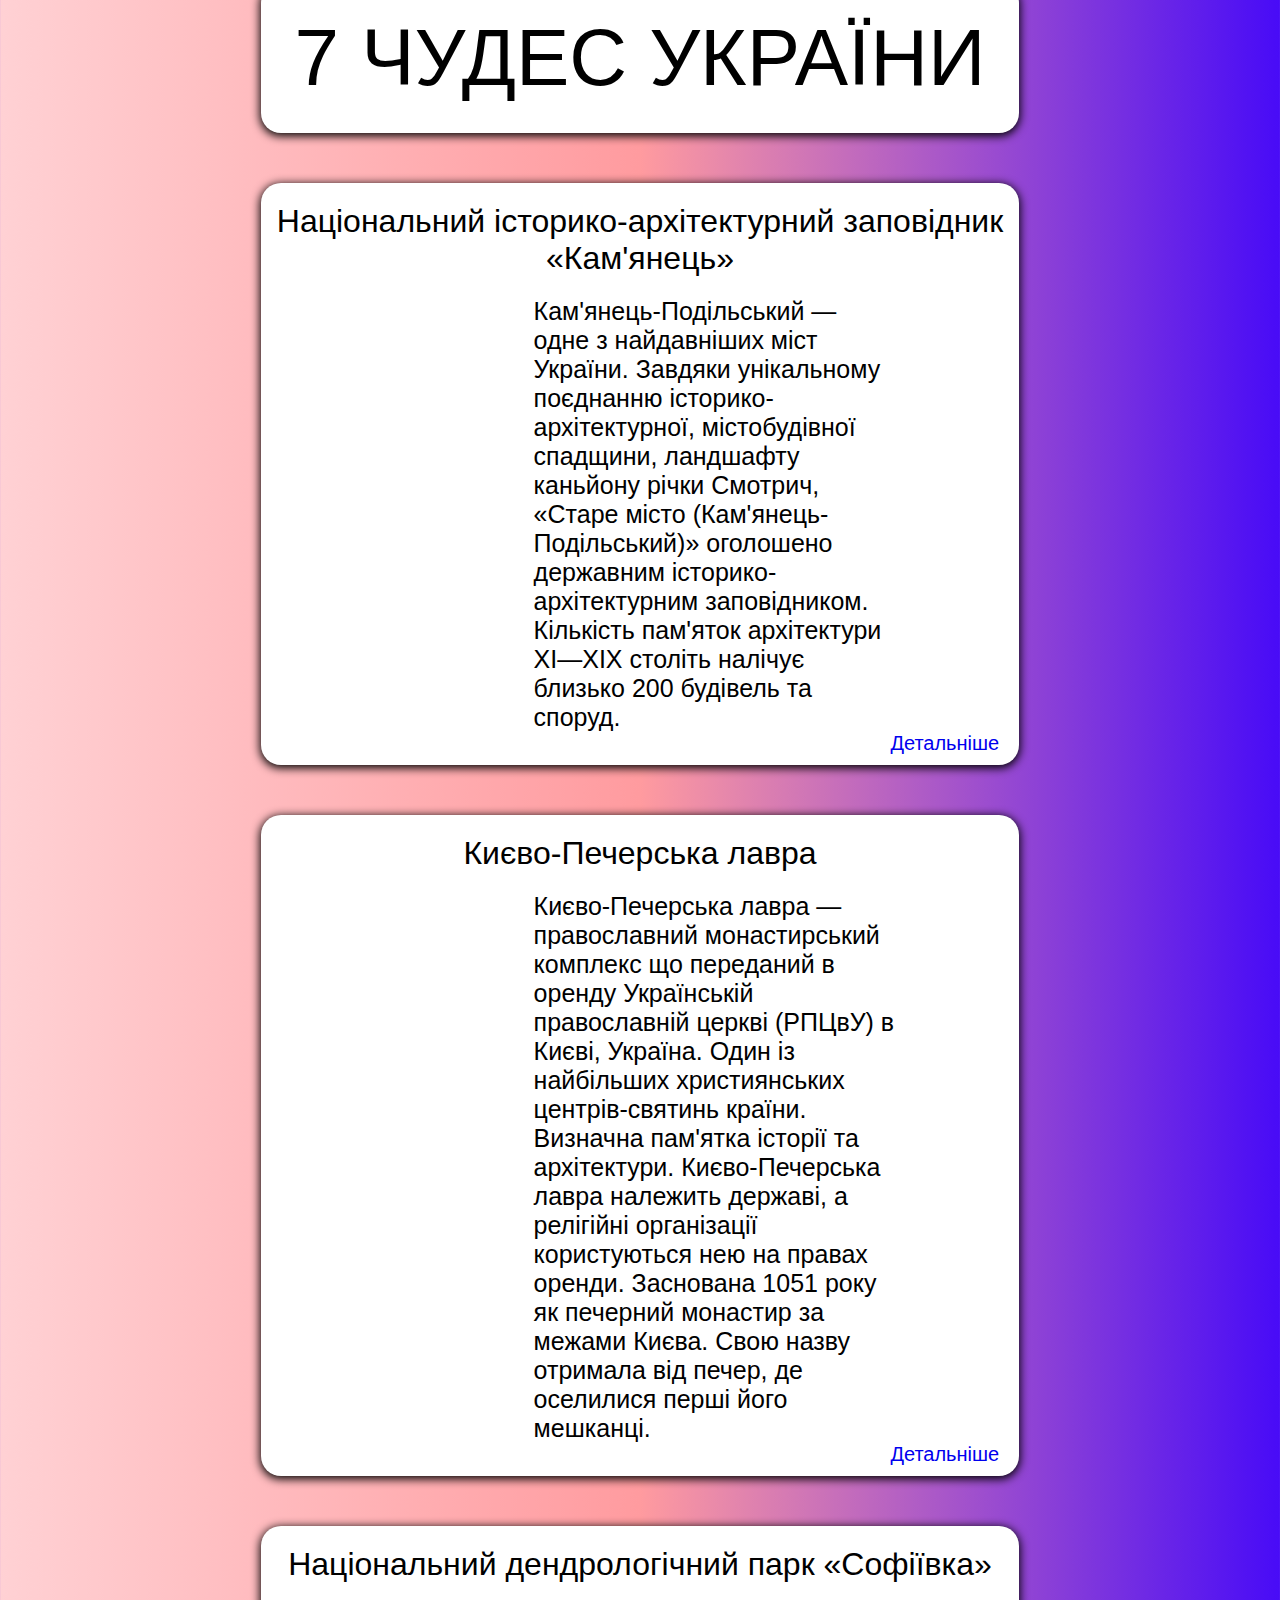
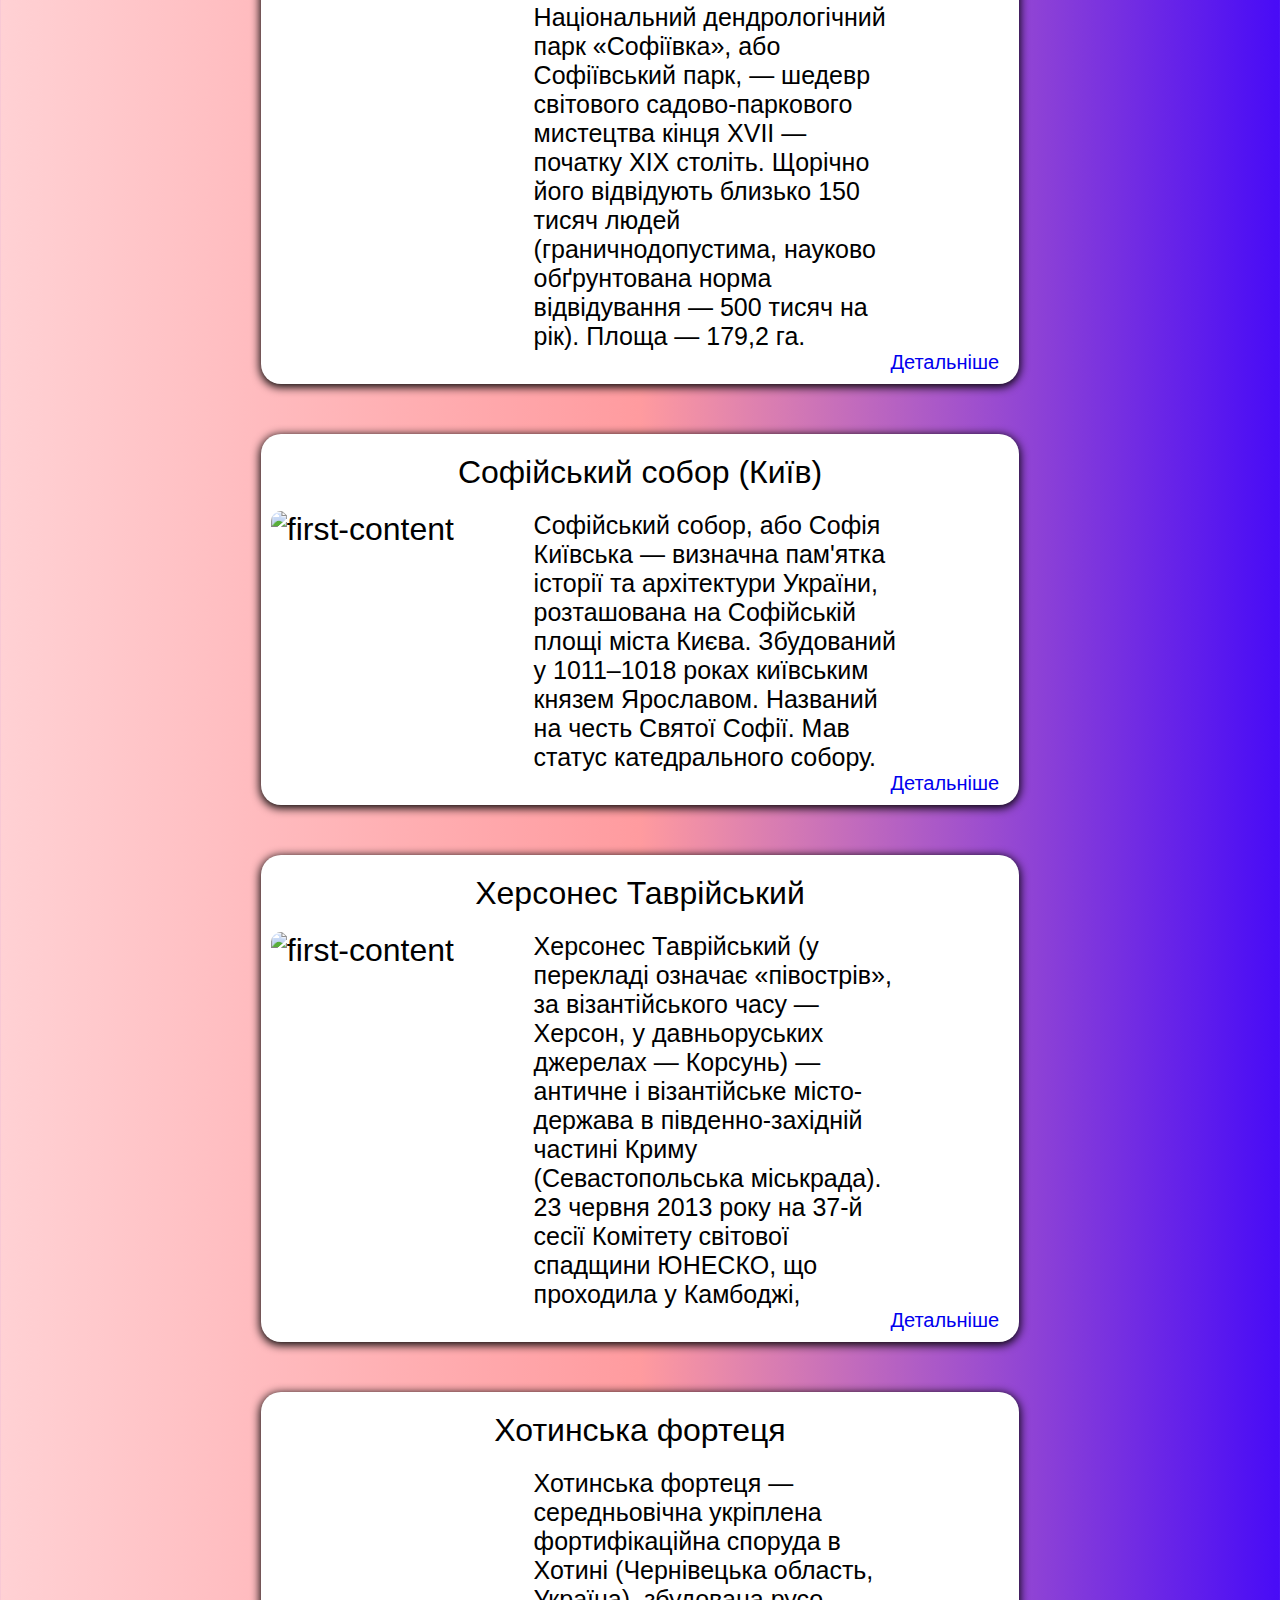
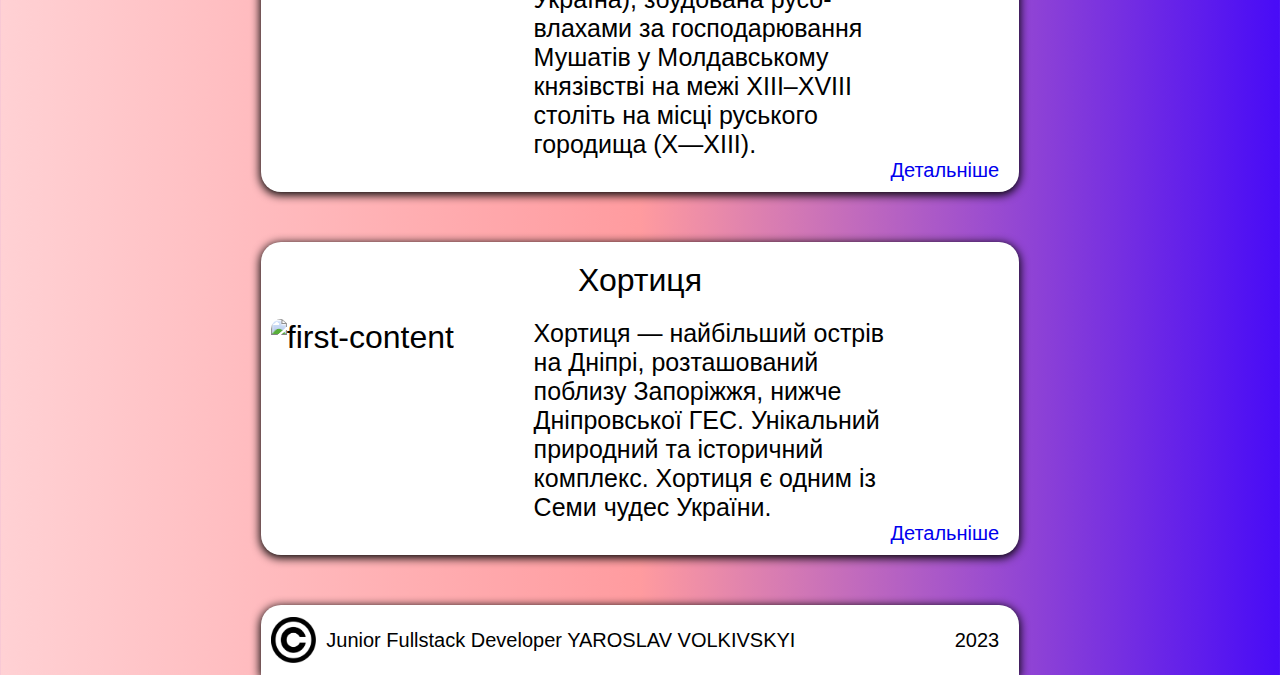
==== commit 8b4f4636: "Add files via upload" ====
--- a/7 Wonders of the World/index.html
+++ b/7 Wonders of the World/index.html
@@ -191,8 +191,7 @@
     <div id="overlay">
         <div id="modal">
             <h2>Модальное окно</h2>
-            <img id="modale-img" src="" alt="Image not Transfered">
-            <button id="closeButton">Закрыть</button>
+            <img id="modal-img" src="" alt="Image not Transfered">
         </div>
     </div>
 
--- a/7 Wonders of the World/data/style.css
+++ b/7 Wonders of the World/data/style.css
@@ -122,10 +122,10 @@
 }
 
 .author::before{
-    content: "Мельниченко Вікторія Олегівна, 11 клас";
+    content: "Junior Fullstack Developer YAROSLAV VOLKIVSKYI";
 }
 .date::before{
-    content: "2022";
+    content: "2023";
 }
 
 #overlay{
@@ -134,16 +134,21 @@
     left: 0;
     width: 100%;
     height: 100%;
-    background-color: rgba(0, 0, 0, 0.5); /* Прозрачный затемненный фон */
-    display: none;
+    background-color: rgba(0, 0, 0, 0.8);
+    visibility: hidden;
+    display: flex;
     justify-content: center;
     align-items: center;
+    transition: all .3s ease;
+    opacity: 0;
 }
   
 #modal{
+    transition: all .3s ease;
+    transform: scale(0);
     background-color: #fff;
     padding: 20px;
-    border-radius: 5px;
+    border-radius: 20px;
     box-shadow: 0 0 10px rgba(0, 0, 0, 0.3);
 }
   
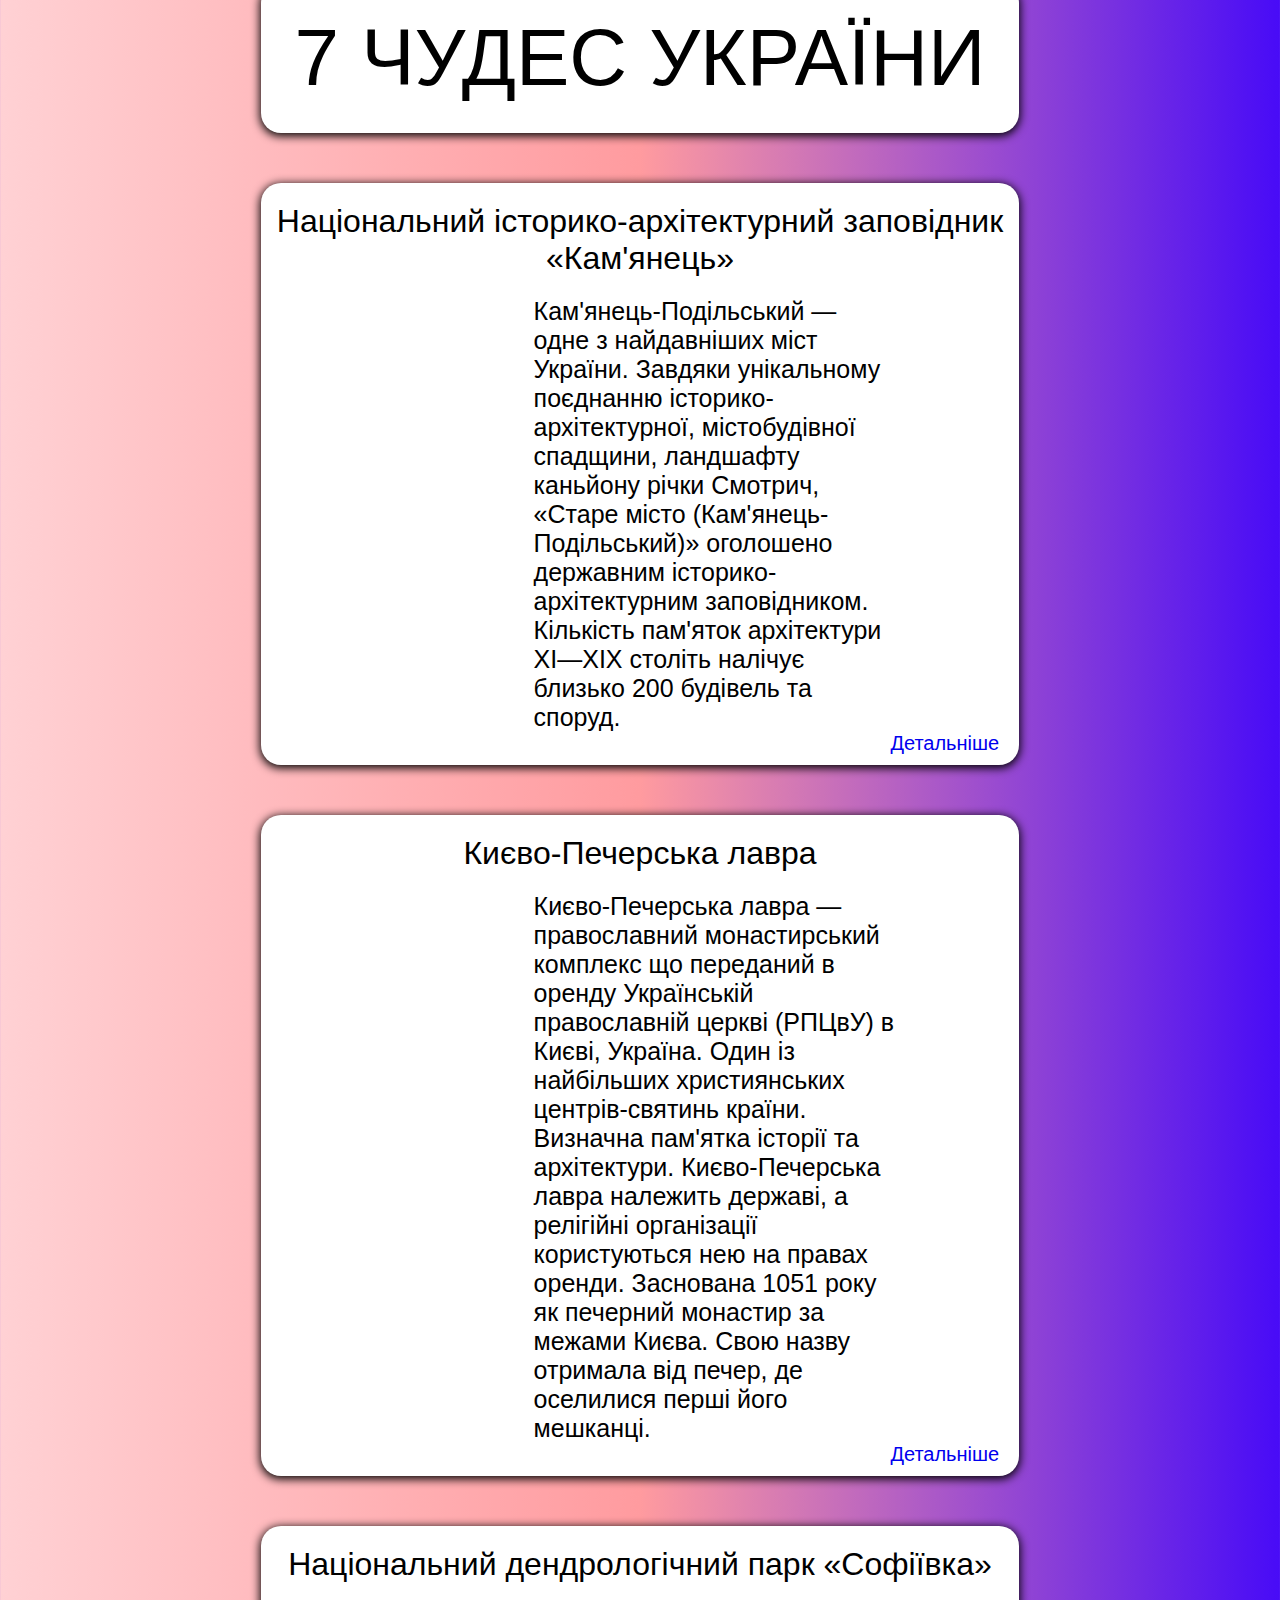
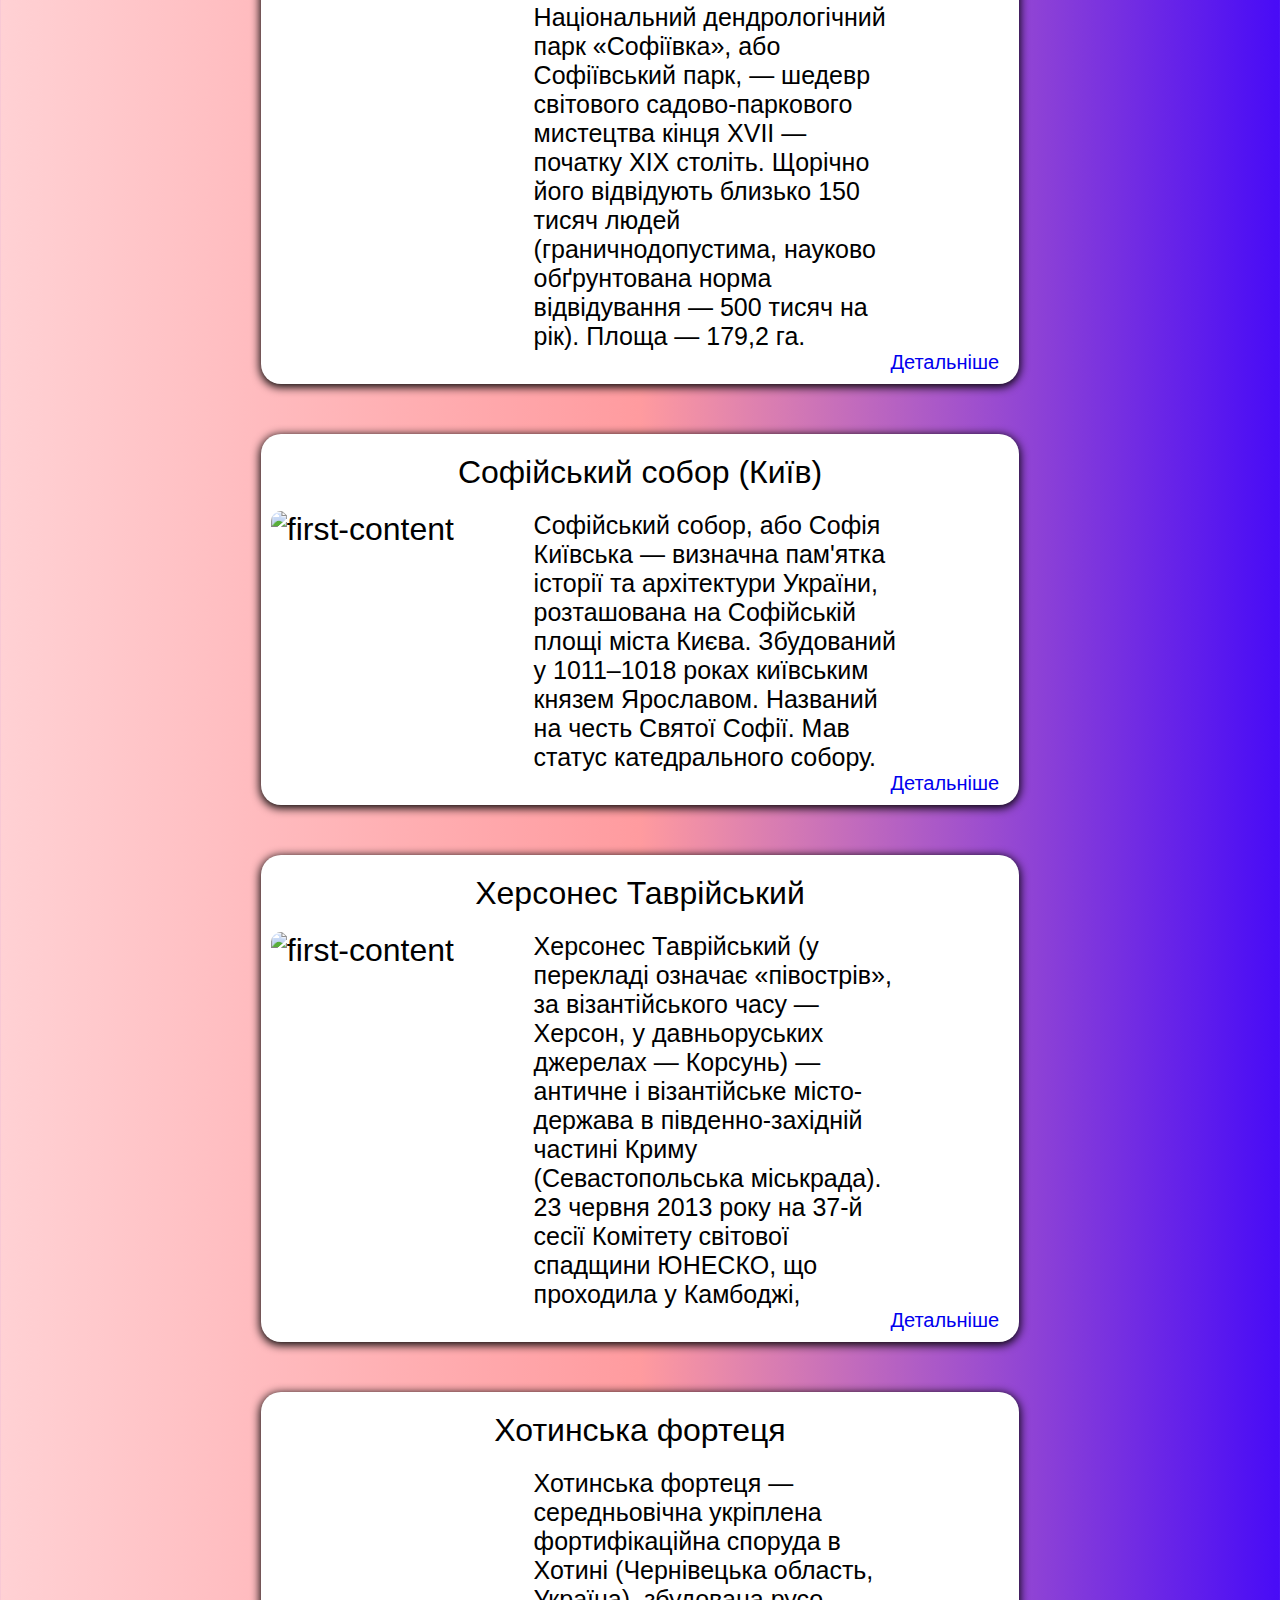
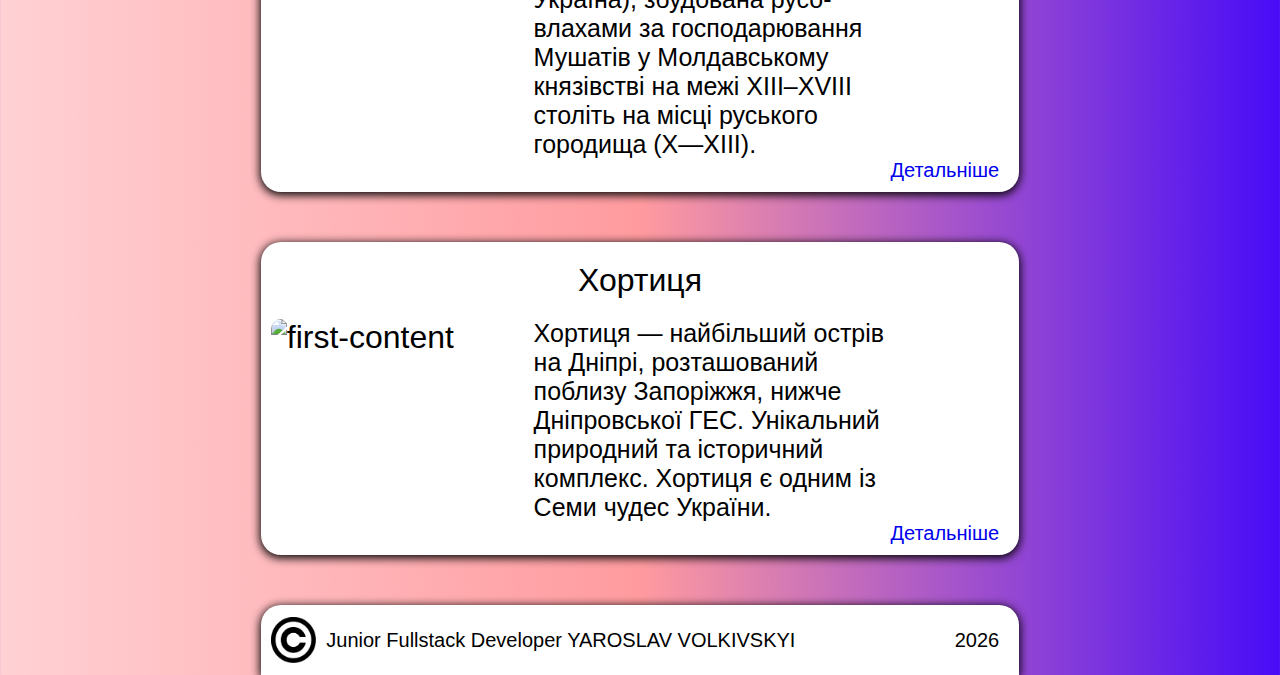
==== commit 1867703d: "Add files via upload" ====
--- a/7 Wonders of the World/index.html
+++ b/7 Wonders of the World/index.html
@@ -25,7 +25,7 @@
             <div class="title-content">Національний історико-архітектурний заповідник «Кам'янець»</div>
             <div class="flex-content">
                 <div class="img">
-                    <img src="https://upload.wikimedia.org/wikipedia/commons/thumb/c/cf/House_of_Russian_City_Council_%28Kamianets-Podilskyi_city%291.JPG/375px-House_of_Russian_City_Council_%28Kamianets-Podilskyi_city%291.JPG" alt="" srcset="">
+                    <img modal-width="70" title="Національний історико-архітектурний заповідник «Кам'янець»" src="https://upload.wikimedia.org/wikipedia/commons/thumb/c/cf/House_of_Russian_City_Council_%28Kamianets-Podilskyi_city%291.JPG/375px-House_of_Russian_City_Council_%28Kamianets-Podilskyi_city%291.JPG" alt="" srcset="">
                 </div>
                 <div class="flex-column">
                     <div class="text-content">
@@ -48,7 +48,7 @@
             <div class="title-content">Києво-Печерська лавра</div>
             <div class="flex-content">
                 <div class="img">
-                    <img src="https://upload.wikimedia.org/wikipedia/commons/thumb/0/0d/Dormition_Cathedral_2018_G1.jpg/300px-Dormition_Cathedral_2018_G1.jpg" alt="">
+                    <img title="Києво-Печерська лавра" src="https://upload.wikimedia.org/wikipedia/commons/thumb/0/0d/Dormition_Cathedral_2018_G1.jpg/300px-Dormition_Cathedral_2018_G1.jpg" alt="">
                 </div>
                 <div class="flex-column">
                     <div class="text-content">
@@ -69,7 +69,7 @@
             <div class="title-content">Національний дендрологічний парк «Софіївка»</div>
             <div class="flex-content">
                 <div class="img">
-                    <img src="https://upload.wikimedia.org/wikipedia/commons/thumb/4/44/Yman_116.jpg/450px-Yman_116.jpg" alt="">
+                    <img title="Національний дендрологічний парк «Софіївка»" src="https://upload.wikimedia.org/wikipedia/commons/thumb/4/44/Yman_116.jpg/450px-Yman_116.jpg" alt="">
                 </div>
                 <div class="flex-column">
                     <div class="text-content">
@@ -92,7 +92,7 @@
             <div class="title-content">Софійський собор (Київ)</div>
             <div class="flex-content">
                 <div class="img">
-                    <img src="https://upload.wikimedia.org/wikipedia/commons/thumb/7/79/%D0%A1%D0%BE%D1%84%D1%96%D0%B9%D1%81%D1%8C%D0%BA%D0%B8%D0%B9_%D1%81%D0%BE%D0%B1%D0%BE%D1%80_%D0%9A%D0%B8%D1%97%D0%B2.jpg/411px-%D0%A1%D0%BE%D1%84%D1%96%D0%B9%D1%81%D1%8C%D0%BA%D0%B8%D0%B9_%D1%81%D0%BE%D0%B1%D0%BE%D1%80_%D0%9A%D0%B8%D1%97%D0%B2.jpg" alt="first-content">
+                    <img title="Софійський собор (Київ)" src="https://upload.wikimedia.org/wikipedia/commons/thumb/7/79/%D0%A1%D0%BE%D1%84%D1%96%D0%B9%D1%81%D1%8C%D0%BA%D0%B8%D0%B9_%D1%81%D0%BE%D0%B1%D0%BE%D1%80_%D0%9A%D0%B8%D1%97%D0%B2.jpg/411px-%D0%A1%D0%BE%D1%84%D1%96%D0%B9%D1%81%D1%8C%D0%BA%D0%B8%D0%B9_%D1%81%D0%BE%D0%B1%D0%BE%D1%80_%D0%9A%D0%B8%D1%97%D0%B2.jpg" alt="first-content">
                 </div>
                 <div class="flex-column">
                     <div class="text-content">
@@ -117,7 +117,7 @@
             <div class="title-content">Херсонес Таврійський</div>
             <div class="flex-content">
                 <div class="img">
-                    <img src="https://upload.wikimedia.org/wikipedia/commons/thumb/5/51/Chersonesos_ruins.jpg/420px-Chersonesos_ruins.jpg" alt="first-content">
+                    <img title="Херсонес Таврійський" src="https://upload.wikimedia.org/wikipedia/commons/thumb/5/51/Chersonesos_ruins.jpg/420px-Chersonesos_ruins.jpg" alt="first-content">
                 </div>
                 <div class="flex-column">
                     <div class="text-content">
@@ -139,7 +139,7 @@
             <div class="title-content">Хотинська фортеця</div>
             <div class="flex-content">
                 <div class="img">
-                    <img src="https://upload.wikimedia.org/wikipedia/commons/thumb/d/df/73-250-0001_Khotyn_Fortress_RB_18.jpg/450px-73-250-0001_Khotyn_Fortress_RB_18.jpg" alt="">
+                    <img title="Хотинська фортеця" src="https://upload.wikimedia.org/wikipedia/commons/thumb/d/df/73-250-0001_Khotyn_Fortress_RB_18.jpg/450px-73-250-0001_Khotyn_Fortress_RB_18.jpg" alt="">
                 </div>
                 <div class="flex-column">
                     <div class="text-content">
@@ -160,7 +160,7 @@
             <div class="title-content">Хортиця</div>
             <div class="flex-content">
                 <div class="img">
-                    <img src="https://upload.wikimedia.org/wikipedia/commons/thumb/b/b1/DneproGES_Khortitsa.jpg/450px-DneproGES_Khortitsa.jpg" alt="first-content">
+                    <img title="Хортиця" src="https://upload.wikimedia.org/wikipedia/commons/thumb/b/b1/DneproGES_Khortitsa.jpg/450px-DneproGES_Khortitsa.jpg" alt="first-content">
                 </div>
                 <div class="flex-column">
                     <div class="text-content">
@@ -182,15 +182,15 @@
         </div>
 
         <div class="container-content end">
-            <img class="copyright" src="data/copyright/icon.png" alt="">
+            <img class="copyright" src="data/copyright/icon.png" alt="Copyright Sign">
             <div class="author"></div>
-            <div class="date"></div>
+            <div year="" class="date"></div>
         </div>
     </div>
 
     <div id="overlay">
         <div id="modal">
-            <h2>Модальное окно</h2>
+            <h2></h2>
             <img id="modal-img" src="" alt="Image not Transfered">
         </div>
     </div>
--- a/7 Wonders of the World/data/style.css
+++ b/7 Wonders of the World/data/style.css
@@ -125,7 +125,7 @@
     content: "Junior Fullstack Developer YAROSLAV VOLKIVSKYI";
 }
 .date::before{
-    content: "2023";
+    content: attr(year);
 }
 
 #overlay{
@@ -145,14 +145,23 @@
   
 #modal{
     transition: all .3s ease;
+    display: flex;
+    align-items: center;
+    flex-direction: column;
     transform: scale(0);
     background-color: #fff;
     padding: 20px;
     border-radius: 20px;
     box-shadow: 0 0 10px rgba(0, 0, 0, 0.3);
 }
-  
-#closeButton{
-    margin-top: 10px;
+
+#modal-img{
+    transition: all .3s ease;
+    width: 100%;
+    cursor: zoom-in;
 }
-  +
+#modal h2{
+    text-align: center;
+    margin-top: 0;
+}